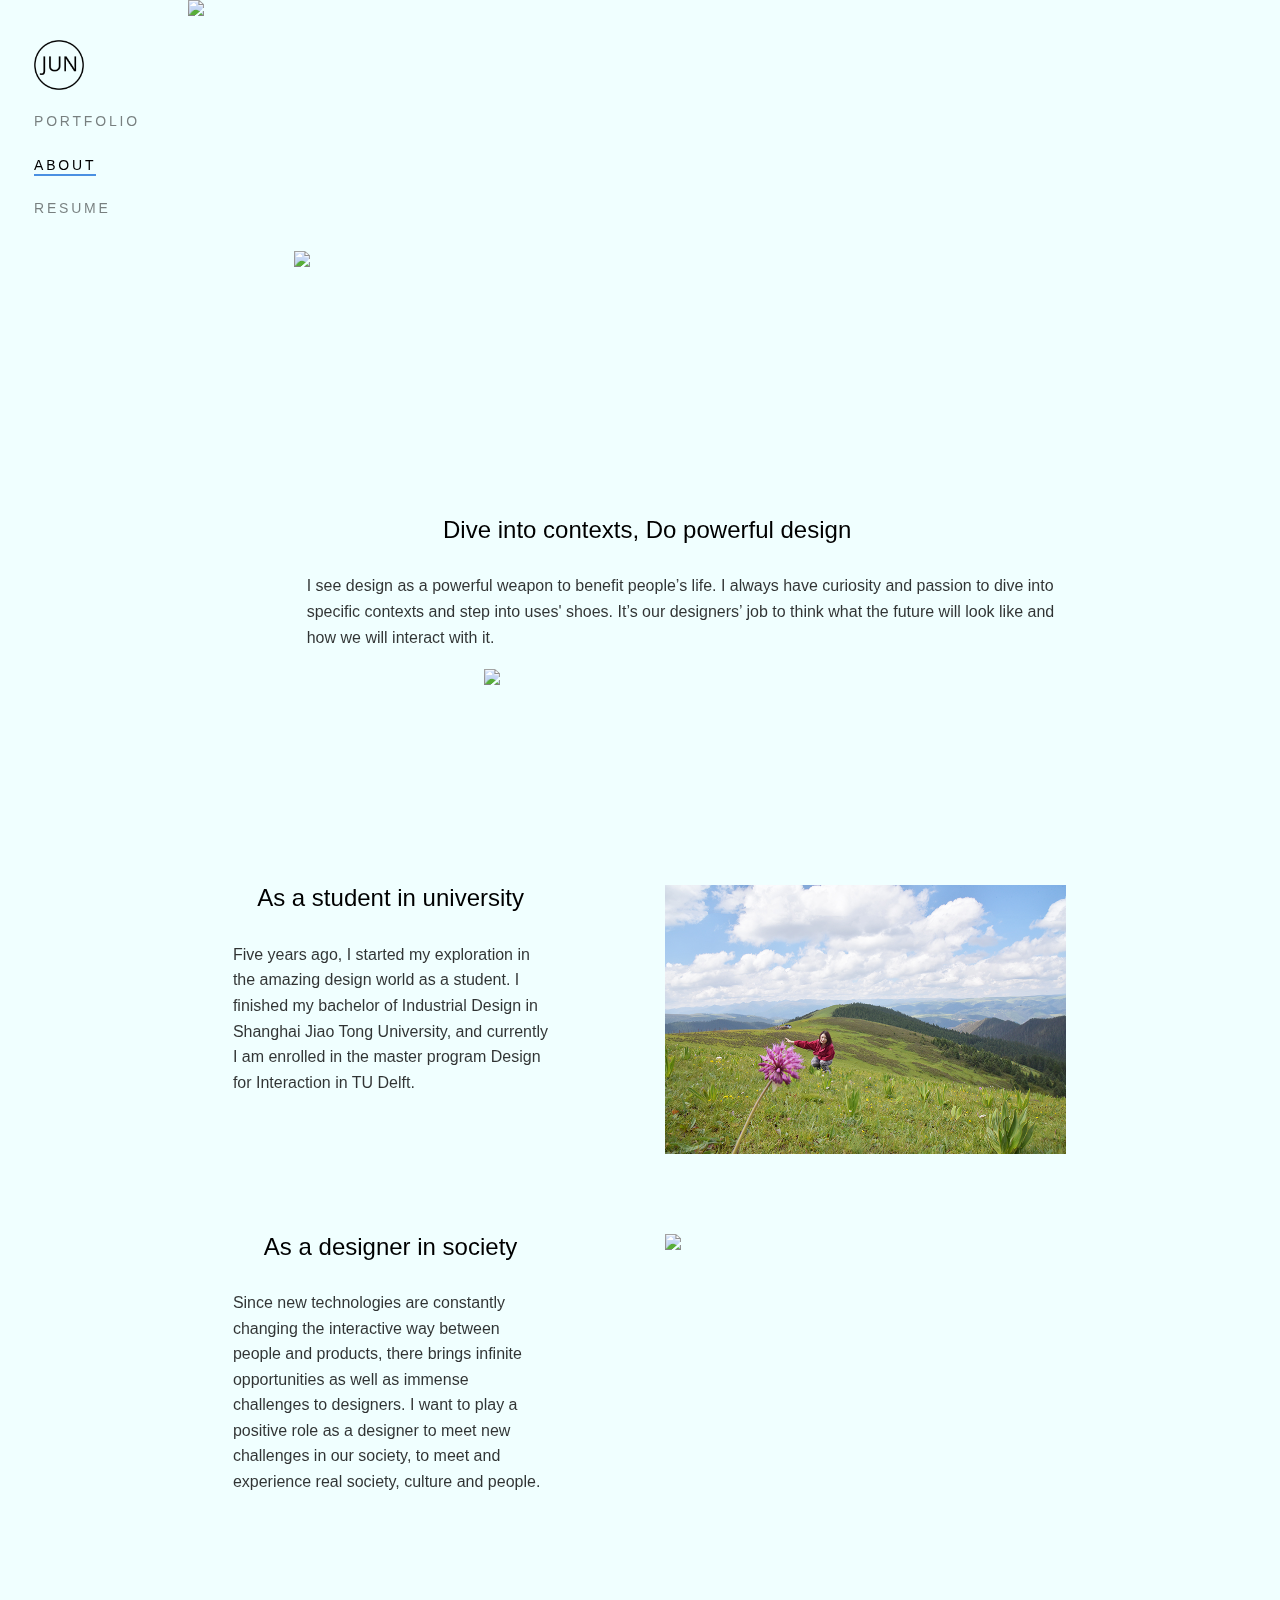
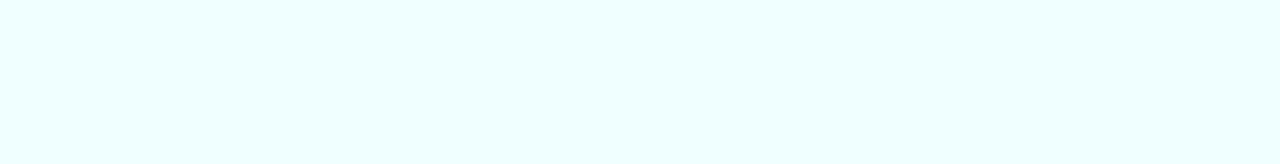
==== about.html @ 21ce92bb "update" ====
<!DOCTYPE html>
<!--[if lt IE 7]>      <html class="no-js lt-ie9 lt-ie8 lt-ie7"> <![endif]-->
<!--[if IE 7]>         <html class="no-js lt-ie9 lt-ie8"> <![endif]-->
<!--[if IE 8]>         <html class="no-js lt-ie9"> <![endif]-->
<!--[if gt IE 8]><!--> <html class="no-js"> <!--<![endif]-->
	<head>
	<meta charset="utf-8">
	<meta http-equiv="X-UA-Compatible" content="IE=edge">
	<title>Nitro &mdash; Free HTML5 Bootstrap Website Template by FreeHTML5.co</title>
	<meta name="viewport" content="width=device-width, initial-scale=1">
	<meta name="description" content="Free HTML5 Website Template by FreeHTML5.co" />
	<meta name="keywords" content="free html5, free template, free bootstrap, free website template, html5, css3, mobile first, responsive" />
	<meta name="author" content="FreeHTML5.co" />

  

	<!-- Place favicon.ico and apple-touch-icon.png in the root directory -->
	<link rel="shortcut icon" href="favicon.ico">

	<link href='https://fonts.googleapis.com/css?family=Roboto:400,300,600,400italic,700' rel='stylesheet' type='text/css'>
	<link href='https://fonts.googleapis.com/css?family=Montserrat:400,700' rel='stylesheet' type='text/css'>
	
	<!-- Animate.css -->
	<link rel="stylesheet" href="css/animate.css">
	<!-- Icomoon Icon Fonts-->
	<link rel="stylesheet" href="css/icomoon.css">
	<!-- Bootstrap  -->
	<link rel="stylesheet" href="css/bootstrap.css">
	<!-- Owl Carousel -->
	<link rel="stylesheet" href="css/owl.carousel.min.css">
	<link rel="stylesheet" href="css/owl.theme.default.min.css">
	<!-- Theme style  -->
	<link rel="stylesheet" href="css/style.css">
    <style type="text/css">
body {background-color: azure;}</style>


	<!-- Modernizr JS -->
	<script src="js/modernizr-2.6.2.min.js"></script>
	<!-- FOR IE9 below -->
	<!--[if lt IE 9]>
	<script src="js/respond.min.js"></script>
	<![endif]-->
        
        

	</head>
	<body>

	<div id="fh5co-page" >

		<a href="#" class="js-fh5co-nav-toggle fh5co-nav-toggle"><i></i></a>
		<aside id="fh5co-aside" role="complementary">

			<div id="fh5co-logo"><a href="index.html"><img src="images/logo.png" alt="logo"></a></div>
			<nav id="fh5co-main-menu" role="navigation">
				<ul>
					<li><a href="index.html">Portfolio</a></li>
					<li class="fh5co-active"><a href="about.html">About</a></li>
					<li><a href="contact.html">Resume</a></li>
				</ul>
			</nav>

			
		</aside>

		<div id="fh5co-main">

				<div class="fh5co-wide-content">
				
			<div class="row">
			
    <!-- data-stellar-ratio 元素针对页面滚动的速度比率 -->
    <!-- <img src="images/big-01.png" alt="" class="yezi" data-stellar-ratio="2"> -->
    
    <div class="col-md-12 ">
        <img src="images/me-5.png" class="img-responsive center-block scroll-2" data-stellar-ratio="0.2">
        <img src="images/me-6.png" class="img-responsive center-block scroll-1" data-stellar-ratio="0.7"></div>
        
   <div class="col-md-9 col-md-offset-1 mar-bot-25 mar-top-25"> 
             <img src="images/me-1-hello.gif" class="img-responsive center-block">
    </div>
                
        
                
     <div class="col-md-12"> 
          <div class="col-md-8 col-md-offset-1">     
              <h3>Dive into contexts, Do powerful design </h3>
          </div>
    
        <div class="col-md-9 col-md-offset-1">
                 <p class="p-thin">I see design as a powerful weapon to benefit people’s life. I always have curiosity and passion to dive into specific contexts and step into uses' shoes. It’s our designers’ job to think what the future will look like and how we will interact with it. </p>
        </div>
                
        <div class="col-md-4 col-md-offset-3 mar-bot-8">            
                    <img src="images/me-2.png" class="img-responsive center-block">
        </div>
         
         
         
       <div class="col-md-12  mar-top-12">     
                   <div class="col-md-4"> 
                       <h3>As a student in university</h3>
         <p class="p-thin">Five years ago, I started my exploration in the amazing design world as a student. I finished my bachelor of Industrial Design in Shanghai Jiao Tong University, and currently I am enrolled in the master program Design for Interaction in TU Delft.
            </p></div>
        <div class="col-md-5 col-md-offset-1">            
            <img src="images/me-3.jpg" class="img-responsive center-block"></div>
</div>
                

        <div class="col-md-12 mar-top-8 mar-bot-25">     
                   <div class="col-md-4"> 
                       <h3>As a designer in society</h3>
         <p class="p-thin">Since new technologies are constantly changing the interactive way between people and products, there brings infinite opportunities as well as immense challenges to designers. I want to play a positive role as a designer to meet new challenges in our society, to meet and experience real society, culture and people.
            </p></div>
        <div class="col-md-5 col-md-offset-1">            
            <img src="images/me-4.jpg" class="img-responsive center-block"></div>
</div>
                
        
       
               

                
                </div></div></div></div>


	<!-- jQuery -->
	<script src="js/jquery.min.js"></script>
	<!-- jQuery Easing -->
	<script src="js/jquery.easing.1.3.js"></script>
	<!-- Bootstrap -->
	<script src="js/bootstrap.min.js"></script>
	<!-- Carousel -->
	<script src="js/owl.carousel.min.js"></script>
	<!-- Stellar -->
	<script src="js/jquery.stellar.min.js"></script>
	<!-- Waypoints -->
	<script src="js/jquery.waypoints.min.js"></script>
	<!-- Counters -->
	<script src="js/jquery.countTo.js"></script>
	
	
	<!-- MAIN JS -->
	<script src="js/main.js"></script>

	</body>
</html>
---- css/icomoon.css ----
@font-face {
    font-family: 'icomoon';
    src:    url('../fonts/icomoon/icomoon.eot?195opb');
    src:    url('../fonts/icomoon/icomoon.eot?195opb#iefix') format('embedded-opentype'),
        url('../fonts/icomoon/icomoon.ttf?195opb') format('truetype'),
        url('../fonts/icomoon/icomoon.woff?195opb') format('woff'),
        url('../fonts/icomoon/icomoon.svg?195opb#icomoon') format('svg');
    font-weight: normal;
    font-style: normal;
}

[class^="icon-"], [class*=" icon-"] {
    /* use !important to prevent issues with browser extensions that change fonts */
    font-family: 'icomoon' !important;
    speak: none;
    font-style: normal;
    font-weight: normal;
    font-variant: normal;
    text-transform: none;
    line-height: 1;

    /* Better Font Rendering =========== */
    -webkit-font-smoothing: antialiased;
    -moz-osx-font-smoothing: grayscale;
}

.icon-glass:before {
    content: "\f000";
}
.icon-music:before {
    content: "\f001";
}
.icon-search:before {
    content: "\f002";
}
.icon-envelope-o:before {
    content: "\f003";
}
.icon-heart:before {
    content: "\f004";
}
.icon-star:before {
    content: "\f005";
}
.icon-star-o:before {
    content: "\f006";
}
.icon-user:before {
    content: "\f007";
}
.icon-film:before {
    content: "\f008";
}
.icon-th-large:before {
    content: "\f009";
}
.icon-th:before {
    content: "\f00a";
}
.icon-th-list:before {
    content: "\f00b";
}
.icon-check:before {
    content: "\f00c";
}
.icon-close:before {
    content: "\f00d";
}
.icon-remove:before {
    content: "\f00d";
}
.icon-times:before {
    content: "\f00d";
}
.icon-search-plus:before {
    content: "\f00e";
}
.icon-search-minus:before {
    content: "\f010";
}
.icon-power-off:before {
    content: "\f011";
}
.icon-signal:before {
    content: "\f012";
}
.icon-cog:before {
    content: "\f013";
}
.icon-gear:before {
    content: "\f013";
}
.icon-trash-o:before {
    content: "\f014";
}
.icon-home:before {
    content: "\f015";
}
.icon-file-o:before {
    content: "\f016";
}
.icon-clock-o:before {
    content: "\f017";
}
.icon-road:before {
    content: "\f018";
}
.icon-download:before {
    content: "\f019";
}
.icon-arrow-circle-o-down:before {
    content: "\f01a";
}
.icon-arrow-circle-o-up:before {
    content: "\f01b";
}
.icon-inbox:before {
    content: "\f01c";
}
.icon-play-circle-o:before {
    content: "\f01d";
}
.icon-repeat:before {
    content: "\f01e";
}
.icon-rotate-right:before {
    content: "\f01e";
}
.icon-refresh:before {
    content: "\f021";
}
.icon-list-alt:before {
    content: "\f022";
}
.icon-lock:before {
    content: "\f023";
}
.icon-flag:before {
    content: "\f024";
}
.icon-headphones:before {
    content: "\f025";
}
.icon-volume-off:before {
    content: "\f026";
}
.icon-volume-down:before {
    content: "\f027";
}
.icon-volume-up:before {
    content: "\f028";
}
.icon-qrcode:before {
    content: "\f029";
}
.icon-barcode:before {
    content: "\f02a";
}
.icon-tag:before {
    content: "\f02b";
}
.icon-tags:before {
    content: "\f02c";
}
.icon-book:before {
    content: "\f02d";
}
.icon-bookmark:before {
    content: "\f02e";
}
.icon-print:before {
    content: "\f02f";
}
.icon-camera:before {
    content: "\f030";
}
.icon-font:before {
    content: "\f031";
}
.icon-bold:before {
    content: "\f032";
}
.icon-italic:before {
    content: "\f033";
}
.icon-text-height:before {
    content: "\f034";
}
.icon-text-width:before {
    content: "\f035";
}
.icon-align-left:before {
    content: "\f036";
}
.icon-align-center:before {
    content: "\f037";
}
.icon-align-right:before {
    content: "\f038";
}
.icon-align-justify:before {
    content: "\f039";
}
.icon-list:before {
    content: "\f03a";
}
.icon-dedent:before {
    content: "\f03b";
}
.icon-outdent:before {
    content: "\f03b";
}
.icon-indent:before {
    content: "\f03c";
}
.icon-video-camera:before {
    content: "\f03d";
}
.icon-image:before {
    content: "\f03e";
}
.icon-photo:before {
    content: "\f03e";
}
.icon-picture-o:before {
    content: "\f03e";
}
.icon-pencil:before {
    content: "\f040";
}
.icon-map-marker:before {
    content: "\f041";
}
.icon-adjust:before {
    content: "\f042";
}
.icon-tint:before {
    content: "\f043";
}
.icon-edit:before {
    content: "\f044";
}
.icon-pencil-square-o:before {
    content: "\f044";
}
.icon-share-square-o:before {
    content: "\f045";
}
.icon-check-square-o:before {
    content: "\f046";
}
.icon-arrows:before {
    content: "\f047";
}
.icon-step-backward:before {
    content: "\f048";
}
.icon-fast-backward:before {
    content: "\f049";
}
.icon-backward:before {
    content: "\f04a";
}
.icon-play:before {
    content: "\f04b";
}
.icon-pause:before {
    content: "\f04c";
}
.icon-stop:before {
    content: "\f04d";
}
.icon-forward:before {
    content: "\f04e";
}
.icon-fast-forward:before {
    content: "\f050";
}
.icon-step-forward:before {
    content: "\f051";
}
.icon-eject:before {
    content: "\f052";
}
.icon-chevron-left:before {
    content: "\f053";
}
.icon-chevron-right:before {
    content: "\f054";
}
.icon-plus-circle:before {
    content: "\f055";
}
.icon-minus-circle:before {
    content: "\f056";
}
.icon-times-circle:before {
    content: "\f057";
}
.icon-check-circle:before {
    content: "\f058";
}
.icon-question-circle:before {
    content: "\f059";
}
.icon-info-circle:before {
    content: "\f05a";
}
.icon-crosshairs:before {
    content: "\f05b";
}
.icon-times-circle-o:before {
    content: "\f05c";
}
.icon-check-circle-o:before {
    content: "\f05d";
}
.icon-ban:before {
    content: "\f05e";
}
.icon-arrow-left:before {
    content: "\f060";
}
.icon-arrow-right:before {
    content: "\f061";
}
.icon-arrow-up:before {
    content: "\f062";
}
.icon-arrow-down:before {
    content: "\f063";
}
.icon-mail-forward:before {
    content: "\f064";
}
.icon-share:before {
    content: "\f064";
}
.icon-expand:before {
    content: "\f065";
}
.icon-compress:before {
    content: "\f066";
}
.icon-plus:before {
    content: "\f067";
}
.icon-minus:before {
    content: "\f068";
}
.icon-asterisk:before {
    content: "\f069";
}
.icon-exclamation-circle:before {
    content: "\f06a";
}
.icon-gift:before {
    content: "\f06b";
}
.icon-leaf:before {
    content: "\f06c";
}
.icon-fire:before {
    content: "\f06d";
}
.icon-eye:before {
    content: "\f06e";
}
.icon-eye-slash:before {
    content: "\f070";
}
.icon-exclamation-triangle:before {
    content: "\f071";
}
.icon-warning:before {
    content: "\f071";
}
.icon-plane:before {
    content: "\f072";
}
.icon-calendar:before {
    content: "\f073";
}
.icon-random:before {
    content: "\f074";
}
.icon-comment:before {
    content: "\f075";
}
.icon-magnet:before {
    content: "\f076";
}
.icon-chevron-up:before {
    content: "\f077";
}
.icon-chevron-down:before {
    content: "\f078";
}
.icon-retweet:before {
    content: "\f079";
}
.icon-shopping-cart:before {
    content: "\f07a";
}
.icon-folder:before {
    content: "\f07b";
}
.icon-folder-open:before {
    content: "\f07c";
}
.icon-arrows-v:before {
    content: "\f07d";
}
.icon-arrows-h:before {
    content: "\f07e";
}
.icon-bar-chart:before {
    content: "\f080";
}
.icon-bar-chart-o:before {
    content: "\f080";
}
.icon-twitter-square:before {
    content: "\f081";
}
.icon-facebook-square:before {
    content: "\f082";
}
.icon-camera-retro:before {
    content: "\f083";
}
.icon-key:before {
    content: "\f084";
}
.icon-cogs:before {
    content: "\f085";
}
.icon-gears:before {
    content: "\f085";
}
.icon-comments:before {
    content: "\f086";
}
.icon-thumbs-o-up:before {
    content: "\f087";
}
.icon-thumbs-o-down:before {
    content: "\f088";
}
.icon-star-half:before {
    content: "\f089";
}
.icon-heart-o:before {
    content: "\f08a";
}
.icon-sign-out:before {
    content: "\f08b";
}
.icon-linkedin-square:before {
    content: "\f08c";
}
.icon-thumb-tack:before {
    content: "\f08d";
}
.icon-external-link:before {
    content: "\f08e";
}
.icon-sign-in:before {
    content: "\f090";
}
.icon-trophy:before {
    content: "\f091";
}
.icon-github-square:before {
    content: "\f092";
}
.icon-upload:before {
    content: "\f093";
}
.icon-lemon-o:before {
    content: "\f094";
}
.icon-phone:before {
    content: "\f095";
}
.icon-square-o:before {
    content: "\f096";
}
.icon-bookmark-o:before {
    content: "\f097";
}
.icon-phone-square:before {
    content: "\f098";
}
.icon-twitter:before {
    content: "\f099";
}
.icon-facebook:before {
    content: "\f09a";
}
.icon-facebook-f:before {
    content: "\f09a";
}
.icon-github:before {
    content: "\f09b";
}
.icon-unlock:before {
    content: "\f09c";
}
.icon-credit-card:before {
    content: "\f09d";
}
.icon-feed:before {
    content: "\f09e";
}
.icon-rss:before {
    content: "\f09e";
}
.icon-hdd-o:before {
    content: "\f0a0";
}
.icon-bullhorn:before {
    content: "\f0a1";
}
.icon-bell-o:before {
    content: "\f0a2";
}
.icon-certificate:before {
    content: "\f0a3";
}
.icon-hand-o-right:before {
    content: "\f0a4";
}
.icon-hand-o-left:before {
    content: "\f0a5";
}
.icon-hand-o-up:before {
    content: "\f0a6";
}
.icon-hand-o-down:before {
    content: "\f0a7";
}
.icon-arrow-circle-left:before {
    content: "\f0a8";
}
.icon-arrow-circle-right:before {
    content: "\f0a9";
}
.icon-arrow-circle-up:before {
    content: "\f0aa";
}
.icon-arrow-circle-down:before {
    content: "\f0ab";
}
.icon-globe:before {
    content: "\f0ac";
}
.icon-wrench:before {
    content: "\f0ad";
}
.icon-tasks:before {
    content: "\f0ae";
}
.icon-filter:before {
    content: "\f0b0";
}
.icon-briefcase:before {
    content: "\f0b1";
}
.icon-arrows-alt:before {
    content: "\f0b2";
}
.icon-group:before {
    content: "\f0c0";
}
.icon-users:before {
    content: "\f0c0";
}
.icon-chain:before {
    content: "\f0c1";
}
.icon-link:before {
    content: "\f0c1";
}
.icon-cloud:before {
    content: "\f0c2";
}
.icon-flask:before {
    content: "\f0c3";
}
.icon-cut:before {
    content: "\f0c4";
}
.icon-scissors:before {
    content: "\f0c4";
}
.icon-copy:before {
    content: "\f0c5";
}
.icon-files-o:before {
    content: "\f0c5";
}
.icon-paperclip:before {
    content: "\f0c6";
}
.icon-floppy-o:before {
    content: "\f0c7";
}
.icon-save:before {
    content: "\f0c7";
}
.icon-square:before {
    content: "\f0c8";
}
.icon-bars:before {
    content: "\f0c9";
}
.icon-navicon:before {
    content: "\f0c9";
}
.icon-reorder:before {
    content: "\f0c9";
}
.icon-list-ul:before {
    content: "\f0ca";
}
.icon-list-ol:before {
    content: "\f0cb";
}
.icon-strikethrough:before {
    content: "\f0cc";
}
.icon-underline:before {
    content: "\f0cd";
}
.icon-table:before {
    content: "\f0ce";
}
.icon-magic:before {
    content: "\f0d0";
}
.icon-truck:before {
    content: "\f0d1";
}
.icon-pinterest:before {
    content: "\f0d2";
}
.icon-pinterest-square:before {
    content: "\f0d3";
}
.icon-google-plus-square:before {
    content: "\f0d4";
}
.icon-google-plus:before {
    content: "\f0d5";
}
.icon-money:before {
    content: "\f0d6";
}
.icon-caret-down:before {
    content: "\f0d7";
}
.icon-caret-up:before {
    content: "\f0d8";
}
.icon-caret-left:before {
    content: "\f0d9";
}
.icon-caret-right:before {
    content: "\f0da";
}
.icon-columns:before {
    content: "\f0db";
}
.icon-sort:before {
    content: "\f0dc";
}
.icon-unsorted:before {
    content: "\f0dc";
}
.icon-sort-desc:before {
    content: "\f0dd";
}
.icon-sort-down:before {
    content: "\f0dd";
}
.icon-sort-asc:before {
    content: "\f0de";
}
.icon-sort-up:before {
    content: "\f0de";
}
.icon-envelope:before {
    content: "\f0e0";
}
.icon-linkedin:before {
    content: "\f0e1";
}
.icon-rotate-left:before {
    content: "\f0e2";
}
.icon-undo:before {
    content: "\f0e2";
}
.icon-gavel:before {
    content: "\f0e3";
}
.icon-legal:before {
    content: "\f0e3";
}
.icon-dashboard:before {
    content: "\f0e4";
}
.icon-tachometer:before {
    content: "\f0e4";
}
.icon-comment-o:before {
    content: "\f0e5";
}
.icon-comments-o:before {
    content: "\f0e6";
}
.icon-bolt:before {
    content: "\f0e7";
}
.icon-flash:before {
    content: "\f0e7";
}
.icon-sitemap:before {
    content: "\f0e8";
}
.icon-umbrella:before {
    content: "\f0e9";
}
.icon-clipboard:before {
    content: "\f0ea";
}
.icon-paste:before {
    content: "\f0ea";
}
.icon-lightbulb-o:before {
    content: "\f0eb";
}
.icon-exchange:before {
    content: "\f0ec";
}
.icon-cloud-download:before {
    content: "\f0ed";
}
.icon-cloud-upload:before {
    content: "\f0ee";
}
.icon-user-md:before {
    content: "\f0f0";
}
.icon-stethoscope:before {
    content: "\f0f1";
}
.icon-suitcase:before {
    content: "\f0f2";
}
.icon-bell:before {
    content: "\f0f3";
}
.icon-coffee:before {
    content: "\f0f4";
}
.icon-cutlery:before {
    content: "\f0f5";
}
.icon-file-text-o:before {
    content: "\f0f6";
}
.icon-building-o:before {
    content: "\f0f7";
}
.icon-hospital-o:before {
    content: "\f0f8";
}
.icon-ambulance:before {
    content: "\f0f9";
}
.icon-medkit:before {
    content: "\f0fa";
}
.icon-fighter-jet:before {
    content: "\f0fb";
}
.icon-beer:before {
    content: "\f0fc";
}
.icon-h-square:before {
    content: "\f0fd";
}
.icon-plus-square:before {
    content: "\f0fe";
}
.icon-angle-double-left:before {
    content: "\f100";
}
.icon-angle-double-right:before {
    content: "\f101";
}
.icon-angle-double-up:before {
    content: "\f102";
}
.icon-angle-double-down:before {
    content: "\f103";
}
.icon-angle-left:before {
    content: "\f104";
}
.icon-angle-right:before {
    content: "\f105";
}
.icon-angle-up:before {
    content: "\f106";
}
.icon-angle-down:before {
    content: "\f107";
}
.icon-desktop:before {
    content: "\f108";
}
.icon-laptop:before {
    content: "\f109";
}
.icon-tablet:before {
    content: "\f10a";
}
.icon-mobile:before {
    content: "\f10b";
}
.icon-mobile-phone:before {
    content: "\f10b";
}
.icon-circle-o:before {
    content: "\f10c";
}
.icon-quote-left:before {
    content: "\f10d";
}
.icon-quote-right:before {
    content: "\f10e";
}
.icon-spinner:before {
    content: "\f110";
}
.icon-circle:before {
    content: "\f111";
}
.icon-mail-reply:before {
    content: "\f112";
}
.icon-reply:before {
    content: "\f112";
}
.icon-github-alt:before {
    content: "\f113";
}
.icon-folder-o:before {
    content: "\f114";
}
.icon-folder-open-o:before {
    content: "\f115";
}
.icon-smile-o:before {
    content: "\f118";
}
.icon-frown-o:before {
    content: "\f119";
}
.icon-meh-o:before {
    content: "\f11a";
}
.icon-gamepad:before {
    content: "\f11b";
}
.icon-keyboard-o:before {
    content: "\f11c";
}
.icon-flag-o:before {
    content: "\f11d";
}
.icon-flag-checkered:before {
    content: "\f11e";
}
.icon-terminal:before {
    content: "\f120";
}
.icon-code:before {
    content: "\f121";
}
.icon-mail-reply-all:before {
    content: "\f122";
}
.icon-reply-all:before {
    content: "\f122";
}
.icon-star-half-empty:before {
    content: "\f123";
}
.icon-star-half-full:before {
    content: "\f123";
}
.icon-star-half-o:before {
    content: "\f123";
}
.icon-location-arrow:before {
    content: "\f124";
}
.icon-crop:before {
    content: "\f125";
}
.icon-code-fork:before {
    content: "\f126";
}
.icon-chain-broken:before {
    content: "\f127";
}
.icon-unlink:before {
    content: "\f127";
}
.icon-question:before {
    content: "\f128";
}
.icon-info:before {
    content: "\f129";
}
.icon-exclamation:before {
    content: "\f12a";
}
.icon-superscript:before {
    content: "\f12b";
}
.icon-subscript:before {
    content: "\f12c";
}
.icon-eraser:before {
    content: "\f12d";
}
.icon-puzzle-piece:before {
    content: "\f12e";
}
.icon-microphone:before {
    content: "\f130";
}
.icon-microphone-slash:before {
    content: "\f131";
}
.icon-shield:before {
    content: "\f132";
}
.icon-calendar-o:before {
    content: "\f133";
}
.icon-fire-extinguisher:before {
    content: "\f134";
}
.icon-rocket:before {
    content: "\f135";
}
.icon-maxcdn:before {
    content: "\f136";
}
.icon-chevron-circle-left:before {
    content: "\f137";
}
.icon-chevron-circle-right:before {
    content: "\f138";
}
.icon-chevron-circle-up:before {
    content: "\f139";
}
.icon-chevron-circle-down:before {
    content: "\f13a";
}
.icon-html5:before {
    content: "\f13b";
}
.icon-css3:before {
    content: "\f13c";
}
.icon-anchor:before {
    content: "\f13d";
}
.icon-unlock-alt:before {
    content: "\f13e";
}
.icon-bullseye:before {
    content: "\f140";
}
.icon-ellipsis-h:before {
    content: "\f141";
}
.icon-ellipsis-v:before {
    content: "\f142";
}
.icon-rss-square:before {
    content: "\f143";
}
.icon-play-circle:before {
    content: "\f144";
}
.icon-ticket:before {
    content: "\f145";
}
.icon-minus-square:before {
    content: "\f146";
}
.icon-minus-square-o:before {
    content: "\f147";
}
.icon-level-up:before {
    content: "\f148";
}
.icon-level-down:before {
    content: "\f149";
}
.icon-check-square:before {
    content: "\f14a";
}
.icon-pencil-square:before {
    content: "\f14b";
}
.icon-external-link-square:before {
    content: "\f14c";
}
.icon-share-square:before {
    content: "\f14d";
}
.icon-compass:before {
    content: "\f14e";
}
.icon-caret-square-o-down:before {
    content: "\f150";
}
.icon-toggle-down:before {
    content: "\f150";
}
.icon-caret-square-o-up:before {
    content: "\f151";
}
.icon-toggle-up:before {
    content: "\f151";
}
.icon-caret-square-o-right:before {
    content: "\f152";
}
.icon-toggle-right:before {
    content: "\f152";
}
.icon-eur:before {
    content: "\f153";
}
.icon-euro:before {
    content: "\f153";
}
.icon-gbp:before {
    content: "\f154";
}
.icon-dollar:before {
    content: "\f155";
}
.icon-usd:before {
    content: "\f155";
}
.icon-inr:before {
    content: "\f156";
}
.icon-rupee:before {
    content: "\f156";
}
.icon-cny:before {
    content: "\f157";
}
.icon-jpy:before {
    content: "\f157";
}
.icon-rmb:before {
    content: "\f157";
}
.icon-yen:before {
    content: "\f157";
}
.icon-rouble:before {
    content: "\f158";
}
.icon-rub:before {
    content: "\f158";
}
.icon-ruble:before {
    content: "\f158";
}
.icon-krw:before {
    content: "\f159";
}
.icon-won:before {
    content: "\f159";
}
.icon-bitcoin:before {
    content: "\f15a";
}
.icon-btc:before {
    content: "\f15a";
}
.icon-file:before {
    content: "\f15b";
}
.icon-file-text:before {
    content: "\f15c";
}
.icon-sort-alpha-asc:before {
    content: "\f15d";
}
.icon-sort-alpha-desc:before {
    content: "\f15e";
}
.icon-sort-amount-asc:before {
    content: "\f160";
}
.icon-sort-amount-desc:before {
    content: "\f161";
}
.icon-sort-numeric-asc:before {
    content: "\f162";
}
.icon-sort-numeric-desc:before {
    content: "\f163";
}
.icon-thumbs-up:before {
    content: "\f164";
}
.icon-thumbs-down:before {
    content: "\f165";
}
.icon-youtube-square:before {
    content: "\f166";
}
.icon-youtube:before {
    content: "\f167";
}
.icon-xing:before {
    content: "\f168";
}
.icon-xing-square:before {
    content: "\f169";
}
.icon-youtube-play:before {
    content: "\f16a";
}
.icon-dropbox:before {
    content: "\f16b";
}
.icon-stack-overflow:before {
    content: "\f16c";
}
.icon-instagram:before {
    content: "\f16d";
}
.icon-flickr:before {
    content: "\f16e";
}
.icon-adn:before {
    content: "\f170";
}
.icon-bitbucket:before {
    content: "\f171";
}
.icon-bitbucket-square:before {
    content: "\f172";
}
.icon-tumblr:before {
    content: "\f173";
}
.icon-tumblr-square:before {
    content: "\f174";
}
.icon-long-arrow-down:before {
    content: "\f175";
}
.icon-long-arrow-up:before {
    content: "\f176";
}
.icon-long-arrow-left:before {
    content: "\f177";
}
.icon-long-arrow-right:before {
    content: "\f178";
}
.icon-apple:before {
    content: "\f179";
}
.icon-windows:before {
    content: "\f17a";
}
.icon-android:before {
    content: "\f17b";
}
.icon-linux:before {
    content: "\f17c";
}
.icon-dribbble:before {
    content: "\f17d";
}
.icon-skype:before {
    content: "\f17e";
}
.icon-foursquare:before {
    content: "\f180";
}
.icon-trello:before {
    content: "\f181";
}
.icon-female:before {
    content: "\f182";
}
.icon-male:before {
    content: "\f183";
}
.icon-gittip:before {
    content: "\f184";
}
.icon-gratipay:before {
    content: "\f184";
}
.icon-sun-o:before {
    content: "\f185";
}
.icon-moon-o:before {
    content: "\f186";
}
.icon-archive:before {
    content: "\f187";
}
.icon-bug:before {
    content: "\f188";
}
.icon-vk:before {
    content: "\f189";
}
.icon-weibo:before {
    content: "\f18a";
}
.icon-renren:before {
    content: "\f18b";
}
.icon-pagelines:before {
    content: "\f18c";
}
.icon-stack-exchange:before {
    content: "\f18d";
}
.icon-arrow-circle-o-right:before {
    content: "\f18e";
}
.icon-arrow-circle-o-left:before {
    content: "\f190";
}
.icon-caret-square-o-left:before {
    content: "\f191";
}
.icon-toggle-left:before {
    content: "\f191";
}
.icon-dot-circle-o:before {
    content: "\f192";
}
.icon-wheelchair:before {
    content: "\f193";
}
.icon-vimeo-square:before {
    content: "\f194";
}
.icon-try:before {
    content: "\f195";
}
.icon-turkish-lira:before {
    content: "\f195";
}
.icon-plus-square-o:before {
    content: "\f196";
}
.icon-space-shuttle:before {
    content: "\f197";
}
.icon-slack:before {
    content: "\f198";
}
.icon-envelope-square:before {
    content: "\f199";
}
.icon-wordpress:before {
    content: "\f19a";
}
.icon-openid:before {
    content: "\f19b";
}
.icon-bank:before {
    content: "\f19c";
}
.icon-institution:before {
    content: "\f19c";
}
.icon-university:before {
    content: "\f19c";
}
.icon-graduation-cap:before {
    content: "\f19d";
}
.icon-mortar-board:before {
    content: "\f19d";
}
.icon-yahoo:before {
    content: "\f19e";
}
.icon-google:before {
    content: "\f1a0";
}
.icon-reddit:before {
    content: "\f1a1";
}
.icon-reddit-square:before {
    content: "\f1a2";
}
.icon-stumbleupon-circle:before {
    content: "\f1a3";
}
.icon-stumbleupon:before {
    content: "\f1a4";
}
.icon-delicious:before {
    content: "\f1a5";
}
.icon-digg:before {
    content: "\f1a6";
}
.icon-pied-piper-pp:before {
    content: "\f1a7";
}
.icon-pied-piper-alt:before {
    content: "\f1a8";
}
.icon-drupal:before {
    content: "\f1a9";
}
.icon-joomla:before {
    content: "\f1aa";
}
.icon-language:before {
    content: "\f1ab";
}
.icon-fax:before {
    content: "\f1ac";
}
.icon-building:before {
    content: "\f1ad";
}
.icon-child:before {
    content: "\f1ae";
}
.icon-paw:before {
    content: "\f1b0";
}
.icon-spoon:before {
    content: "\f1b1";
}
.icon-cube:before {
    content: "\f1b2";
}
.icon-cubes:before {
    content: "\f1b3";
}
.icon-behance:before {
    content: "\f1b4";
}
.icon-behance-square:before {
    content: "\f1b5";
}
.icon-steam:before {
    content: "\f1b6";
}
.icon-steam-square:before {
    content: "\f1b7";
}
.icon-recycle:before {
    content: "\f1b8";
}
.icon-automobile:before {
    content: "\f1b9";
}
.icon-car:before {
    content: "\f1b9";
}
.icon-cab:before {
    content: "\f1ba";
}
.icon-taxi:before {
    content: "\f1ba";
}
.icon-tree:before {
    content: "\f1bb";
}
.icon-spotify:before {
    content: "\f1bc";
}
.icon-deviantart:before {
    content: "\f1bd";
}
.icon-soundcloud:before {
    content: "\f1be";
}
.icon-database:before {
    content: "\f1c0";
}
.icon-file-pdf-o:before {
    content: "\f1c1";
}
.icon-file-word-o:before {
    content: "\f1c2";
}
.icon-file-excel-o:before {
    content: "\f1c3";
}
.icon-file-powerpoint-o:before {
    content: "\f1c4";
}
.icon-file-image-o:before {
    content: "\f1c5";
}
.icon-file-photo-o:before {
    content: "\f1c5";
}
.icon-file-picture-o:before {
    content: "\f1c5";
}
.icon-file-archive-o:before {
    content: "\f1c6";
}
.icon-file-zip-o:before {
    content: "\f1c6";
}
.icon-file-audio-o:before {
    content: "\f1c7";
}
.icon-file-sound-o:before {
    content: "\f1c7";
}
.icon-file-movie-o:before {
    content: "\f1c8";
}
.icon-file-video-o:before {
    content: "\f1c8";
}
.icon-file-code-o:before {
    content: "\f1c9";
}
.icon-vine:before {
    content: "\f1ca";
}
.icon-codepen:before {
    content: "\f1cb";
}
.icon-jsfiddle:before {
    content: "\f1cc";
}
.icon-life-bouy:before {
    content: "\f1cd";
}
.icon-life-buoy:before {
    content: "\f1cd";
}
.icon-life-ring:before {
    content: "\f1cd";
}
.icon-life-saver:before {
    content: "\f1cd";
}
.icon-support:before {
    content: "\f1cd";
}
.icon-circle-o-notch:before {
    content: "\f1ce";
}
.icon-ra:before {
    content: "\f1d0";
}
.icon-rebel:before {
    content: "\f1d0";
}
.icon-resistance:before {
    content: "\f1d0";
}
.icon-empire:before {
    content: "\f1d1";
}
.icon-ge:before {
    content: "\f1d1";
}
.icon-git-square:before {
    content: "\f1d2";
}
.icon-git:before {
    content: "\f1d3";
}
.icon-hacker-news:before {
    content: "\f1d4";
}
.icon-y-combinator-square:before {
    content: "\f1d4";
}
.icon-yc-square:before {
    content: "\f1d4";
}
.icon-tencent-weibo:before {
    content: "\f1d5";
}
.icon-qq:before {
    content: "\f1d6";
}
.icon-wechat:before {
    content: "\f1d7";
}
.icon-weixin:before {
    content: "\f1d7";
}
.icon-paper-plane:before {
    content: "\f1d8";
}
.icon-send:before {
    content: "\f1d8";
}
.icon-paper-plane-o:before {
    content: "\f1d9";
}
.icon-send-o:before {
    content: "\f1d9";
}
.icon-history:before {
    content: "\f1da";
}
.icon-circle-thin:before {
    content: "\f1db";
}
.icon-header:before {
    content: "\f1dc";
}
.icon-paragraph:before {
    content: "\f1dd";
}
.icon-sliders:before {
    content: "\f1de";
}
.icon-share-alt:before {
    content: "\f1e0";
}
.icon-share-alt-square:before {
    content: "\f1e1";
}
.icon-bomb:before {
    content: "\f1e2";
}
.icon-futbol-o:before {
    content: "\f1e3";
}
.icon-soccer-ball-o:before {
    content: "\f1e3";
}
.icon-tty:before {
    content: "\f1e4";
}
.icon-binoculars:before {
    content: "\f1e5";
}
.icon-plug:before {
    content: "\f1e6";
}
.icon-slideshare:before {
    content: "\f1e7";
}
.icon-twitch:before {
    content: "\f1e8";
}
.icon-yelp:before {
    content: "\f1e9";
}
.icon-newspaper-o:before {
    content: "\f1ea";
}
.icon-wifi:before {
    content: "\f1eb";
}
.icon-calculator:before {
    content: "\f1ec";
}
.icon-paypal:before {
    content: "\f1ed";
}
.icon-google-wallet:before {
    content: "\f1ee";
}
.icon-cc-visa:before {
    content: "\f1f0";
}
.icon-cc-mastercard:before {
    content: "\f1f1";
}
.icon-cc-discover:before {
    content: "\f1f2";
}
.icon-cc-amex:before {
    content: "\f1f3";
}
.icon-cc-paypal:before {
    content: "\f1f4";
}
.icon-cc-stripe:before {
    content: "\f1f5";
}
.icon-bell-slash:before {
    content: "\f1f6";
}
.icon-bell-slash-o:before {
    content: "\f1f7";
}
.icon-trash:before {
    content: "\f1f8";
}
.icon-copyright:before {
    content: "\f1f9";
}
.icon-at:before {
    content: "\f1fa";
}
.icon-eyedropper:before {
    content: "\f1fb";
}
.icon-paint-brush:before {
    content: "\f1fc";
}
.icon-birthday-cake:before {
    content: "\f1fd";
}
.icon-area-chart:before {
    content: "\f1fe";
}
.icon-pie-chart:before {
    content: "\f200";
}
.icon-line-chart:before {
    content: "\f201";
}
.icon-lastfm:before {
    content: "\f202";
}
.icon-lastfm-square:before {
    content: "\f203";
}
.icon-toggle-off:before {
    content: "\f204";
}
.icon-toggle-on:before {
    content: "\f205";
}
.icon-bicycle:before {
    content: "\f206";
}
.icon-bus:before {
    content: "\f207";
}
.icon-ioxhost:before {
    content: "\f208";
}
.icon-angellist:before {
    content: "\f209";
}
.icon-cc:before {
    content: "\f20a";
}
.icon-ils:before {
    content: "\f20b";
}
.icon-shekel:before {
    content: "\f20b";
}
.icon-sheqel:before {
    content: "\f20b";
}
.icon-meanpath:before {
    content: "\f20c";
}
.icon-buysellads:before {
    content: "\f20d";
}
.icon-connectdevelop:before {
    content: "\f20e";
}
.icon-dashcube:before {
    content: "\f210";
}
.icon-forumbee:before {
    content: "\f211";
}
.icon-leanpub:before {
    content: "\f212";
}
.icon-sellsy:before {
    content: "\f213";
}
.icon-shirtsinbulk:before {
    content: "\f214";
}
.icon-simplybuilt:before {
    content: "\f215";
}
.icon-skyatlas:before {
    content: "\f216";
}
.icon-cart-plus:before {
    content: "\f217";
}
.icon-cart-arrow-down:before {
    content: "\f218";
}
.icon-diamond:before {
    content: "\f219";
}
.icon-ship:before {
    content: "\f21a";
}
.icon-user-secret:before {
    content: "\f21b";
}
.icon-motorcycle:before {
    content: "\f21c";
}
.icon-street-view:before {
    content: "\f21d";
}
.icon-heartbeat:before {
    content: "\f21e";
}
.icon-venus:before {
    content: "\f221";
}
.icon-mars:before {
    content: "\f222";
}
.icon-mercury:before {
    content: "\f223";
}
.icon-intersex:before {
    content: "\f224";
}
.icon-transgender:before {
    content: "\f224";
}
.icon-transgender-alt:before {
    content: "\f225";
}
.icon-venus-double:before {
    content: "\f226";
}
.icon-mars-double:before {
    content: "\f227";
}
.icon-venus-mars:before {
    content: "\f228";
}
.icon-mars-stroke:before {
    content: "\f229";
}
.icon-mars-stroke-v:before {
    content: "\f22a";
}
.icon-mars-stroke-h:before {
    content: "\f22b";
}
.icon-neuter:before {
    content: "\f22c";
}
.icon-genderless:before {
    content: "\f22d";
}
.icon-facebook-official:before {
    content: "\f230";
}
.icon-pinterest-p:before {
    content: "\f231";
}
.icon-whatsapp:before {
    content: "\f232";
}
.icon-server:before {
    content: "\f233";
}
.icon-user-plus:before {
    content: "\f234";
}
.icon-user-times:before {
    content: "\f235";
}
.icon-bed:before {
    content: "\f236";
}
.icon-hotel:before {
    content: "\f236";
}
.icon-viacoin:before {
    content: "\f237";
}
.icon-train:before {
    content: "\f238";
}
.icon-subway:before {
    content: "\f239";
}
.icon-medium:before {
    content: "\f23a";
}
.icon-y-combinator:before {
    content: "\f23b";
}
.icon-yc:before {
    content: "\f23b";
}
.icon-optin-monster:before {
    content: "\f23c";
}
.icon-opencart:before {
    content: "\f23d";
}
.icon-expeditedssl:before {
    content: "\f23e";
}
.icon-battery-4:before {
    content: "\f240";
}
.icon-battery-full:before {
    content: "\f240";
}
.icon-battery-3:before {
    content: "\f241";
}
.icon-battery-three-quarters:before {
    content: "\f241";
}
.icon-battery-2:before {
    content: "\f242";
}
.icon-battery-half:before {
    content: "\f242";
}
.icon-battery-1:before {
    content: "\f243";
}
.icon-battery-quarter:before {
    content: "\f243";
}
.icon-battery-0:before {
    content: "\f244";
}
.icon-battery-empty:before {
    content: "\f244";
}
.icon-mouse-pointer:before {
    content: "\f245";
}
.icon-i-cursor:before {
    content: "\f246";
}
.icon-object-group:before {
    content: "\f247";
}
.icon-object-ungroup:before {
    content: "\f248";
}
.icon-sticky-note:before {
    content: "\f249";
}
.icon-sticky-note-o:before {
    content: "\f24a";
}
.icon-cc-jcb:before {
    content: "\f24b";
}
.icon-cc-diners-club:before {
    content: "\f24c";
}
.icon-clone:before {
    content: "\f24d";
}
.icon-balance-scale:before {
    content: "\f24e";
}
.icon-hourglass-o:before {
    content: "\f250";
}
.icon-hourglass-1:before {
    content: "\f251";
}
.icon-hourglass-start:before {
    content: "\f251";
}
.icon-hourglass-2:before {
    content: "\f252";
}
.icon-hourglass-half:before {
    content: "\f252";
}
.icon-hourglass-3:before {
    content: "\f253";
}
.icon-hourglass-end:before {
    content: "\f253";
}
.icon-hourglass:before {
    content: "\f254";
}
.icon-hand-grab-o:before {
    content: "\f255";
}
.icon-hand-rock-o:before {
    content: "\f255";
}
.icon-hand-paper-o:before {
    content: "\f256";
}
.icon-hand-stop-o:before {
    content: "\f256";
}
.icon-hand-scissors-o:before {
    content: "\f257";
}
.icon-hand-lizard-o:before {
    content: "\f258";
}
.icon-hand-spock-o:before {
    content: "\f259";
}
.icon-hand-pointer-o:before {
    content: "\f25a";
}
.icon-hand-peace-o:before {
    content: "\f25b";
}
.icon-trademark:before {
    content: "\f25c";
}
.icon-registered:before {
    content: "\f25d";
}
.icon-creative-commons:before {
    content: "\f25e";
}
.icon-gg:before {
    content: "\f260";
}
.icon-gg-circle:before {
    content: "\f261";
}
.icon-tripadvisor:before {
    content: "\f262";
}
.icon-odnoklassniki:before {
    content: "\f263";
}
.icon-odnoklassniki-square:before {
    content: "\f264";
}
.icon-get-pocket:before {
    content: "\f265";
}
.icon-wikipedia-w:before {
    content: "\f266";
}
.icon-safari:before {
    content: "\f267";
}
.icon-chrome:before {
    content: "\f268";
}
.icon-firefox:before {
    content: "\f269";
}
.icon-opera:before {
    content: "\f26a";
}
.icon-internet-explorer:before {
    content: "\f26b";
}
.icon-television:before {
    content: "\f26c";
}
.icon-tv:before {
    content: "\f26c";
}
.icon-contao:before {
    content: "\f26d";
}
.icon-500px:before {
    content: "\f26e";
}
.icon-amazon:before {
    content: "\f270";
}
.icon-calendar-plus-o:before {
    content: "\f271";
}
.icon-calendar-minus-o:before {
    content: "\f272";
}
.icon-calendar-times-o:before {
    content: "\f273";
}
.icon-calendar-check-o:before {
    content: "\f274";
}
.icon-industry:before {
    content: "\f275";
}
.icon-map-pin:before {
    content: "\f276";
}
.icon-map-signs:before {
    content: "\f277";
}
.icon-map-o:before {
    content: "\f278";
}
.icon-map:before {
    content: "\f279";
}
.icon-commenting:before {
    content: "\f27a";
}
.icon-commenting-o:before {
    content: "\f27b";
}
.icon-houzz:before {
    content: "\f27c";
}
.icon-vimeo:before {
    content: "\f27d";
}
.icon-black-tie:before {
    content: "\f27e";
}
.icon-fonticons:before {
    content: "\f280";
}
.icon-reddit-alien:before {
    content: "\f281";
}
.icon-edge:before {
    content: "\f282";
}
.icon-credit-card-alt:before {
    content: "\f283";
}
.icon-codiepie:before {
    content: "\f284";
}
.icon-modx:before {
    content: "\f285";
}
.icon-fort-awesome:before {
    content: "\f286";
}
.icon-usb:before {
    content: "\f287";
}
.icon-product-hunt:before {
    content: "\f288";
}
.icon-mixcloud:before {
    content: "\f289";
}
.icon-scribd:before {
    content: "\f28a";
}
.icon-pause-circle:before {
    content: "\f28b";
}
.icon-pause-circle-o:before {
    content: "\f28c";
}
.icon-stop-circle:before {
    content: "\f28d";
}
.icon-stop-circle-o:before {
    content: "\f28e";
}
.icon-shopping-bag:before {
    content: "\f290";
}
.icon-shopping-basket:before {
    content: "\f291";
}
.icon-hashtag:before {
    content: "\f292";
}
.icon-bluetooth:before {
    content: "\f293";
}
.icon-bluetooth-b:before {
    content: "\f294";
}
.icon-percent:before {
    content: "\f295";
}
.icon-gitlab:before {
    content: "\f296";
}
.icon-wpbeginner:before {
    content: "\f297";
}
.icon-wpforms:before {
    content: "\f298";
}
.icon-envira:before {
    content: "\f299";
}
.icon-universal-access:before {
    content: "\f29a";
}
.icon-wheelchair-alt:before {
    content: "\f29b";
}
.icon-question-circle-o:before {
    content: "\f29c";
}
.icon-blind:before {
    content: "\f29d";
}
.icon-audio-description:before {
    content: "\f29e";
}
.icon-volume-control-phone:before {
    content: "\f2a0";
}
.icon-braille:before {
    content: "\f2a1";
}
.icon-assistive-listening-systems:before {
    content: "\f2a2";
}
.icon-american-sign-language-interpreting:before {
    content: "\f2a3";
}
.icon-asl-interpreting:before {
    content: "\f2a3";
}
.icon-deaf:before {
    content: "\f2a4";
}
.icon-deafness:before {
    content: "\f2a4";
}
.icon-hard-of-hearing:before {
    content: "\f2a4";
}
.icon-glide:before {
    content: "\f2a5";
}
.icon-glide-g:before {
    content: "\f2a6";
}
.icon-sign-language:before {
    content: "\f2a7";
}
.icon-signing:before {
    content: "\f2a7";
}
.icon-low-vision:before {
    content: "\f2a8";
}
.icon-viadeo:before {
    content: "\f2a9";
}
.icon-viadeo-square:before {
    content: "\f2aa";
}
.icon-snapchat:before {
    content: "\f2ab";
}
.icon-snapchat-ghost:before {
    content: "\f2ac";
}
.icon-snapchat-square:before {
    content: "\f2ad";
}
.icon-pied-piper:before {
    content: "\f2ae";
}
.icon-first-order:before {
    content: "\f2b0";
}
.icon-yoast:before {
    content: "\f2b1";
}
.icon-themeisle:before {
    content: "\f2b2";
}
.icon-google-plus-circle:before {
    content: "\f2b3";
}
.icon-google-plus-official:before {
    content: "\f2b3";
}
.icon-fa:before {
    content: "\f2b4";
}
.icon-font-awesome:before {
    content: "\f2b4";
}
.icon-mobile2:before {
    content: "\e000";
}
.icon-laptop2:before {
    content: "\e001";
}
.icon-desktop2:before {
    content: "\e002";
}
.icon-tablet2:before {
    content: "\e003";
}
.icon-phone2:before {
    content: "\e004";
}
.icon-document:before {
    content: "\e005";
}
.icon-documents:before {
    content: "\e006";
}
.icon-search2:before {
    content: "\e007";
}
.icon-clipboard2:before {
    content: "\e008";
}
.icon-newspaper:before {
    content: "\e009";
}
.icon-notebook:before {
    content: "\e00a";
}
.icon-book-open:before {
    content: "\e00b";
}
.icon-browser:before {
    content: "\e00c";
}
.icon-calendar2:before {
    content: "\e00d";
}
.icon-presentation:before {
    content: "\e00e";
}
.icon-picture:before {
    content: "\e00f";
}
.icon-pictures:before {
    content: "\e010";
}
.icon-video:before {
    content: "\e011";
}
.icon-camera2:before {
    content: "\e012";
}
.icon-printer:before {
    content: "\e013";
}
.icon-toolbox:before {
    content: "\e014";
}
.icon-briefcase2:before {
    content: "\e015";
}
.icon-wallet:before {
    content: "\e016";
}
.icon-gift2:before {
    content: "\e017";
}
.icon-bargraph:before {
    content: "\e018";
}
.icon-grid:before {
    content: "\e019";
}
.icon-expand2:before {
    content: "\e01a";
}
.icon-focus:before {
    content: "\e01b";
}
.icon-edit2:before {
    content: "\e01c";
}
.icon-adjustments:before {
    content: "\e01d";
}
.icon-ribbon:before {
    content: "\e01e";
}
.icon-hourglass2:before {
    content: "\e01f";
}
.icon-lock2:before {
    content: "\e020";
}
.icon-megaphone:before {
    content: "\e021";
}
.icon-shield2:before {
    content: "\e022";
}
.icon-trophy2:before {
    content: "\e023";
}
.icon-flag2:before {
    content: "\e024";
}
.icon-map2:before {
    content: "\e025";
}
.icon-puzzle:before {
    content: "\e026";
}
.icon-basket:before {
    content: "\e027";
}
.icon-envelope2:before {
    content: "\e028";
}
.icon-streetsign:before {
    content: "\e029";
}
.icon-telescope:before {
    content: "\e02a";
}
.icon-gears2:before {
    content: "\e02b";
}
.icon-key2:before {
    content: "\e02c";
}
.icon-paperclip2:before {
    content: "\e02d";
}
.icon-attachment:before {
    content: "\e02e";
}
.icon-pricetags:before {
    content: "\e02f";
}
.icon-lightbulb:before {
    content: "\e030";
}
.icon-layers:before {
    content: "\e031";
}
.icon-pencil2:before {
    content: "\e032";
}
.icon-tools:before {
    content: "\e033";
}
.icon-tools-2:before {
    content: "\e034";
}
.icon-scissors2:before {
    content: "\e035";
}
.icon-paintbrush:before {
    content: "\e036";
}
.icon-magnifying-glass:before {
    content: "\e037";
}
.icon-circle-compass:before {
    content: "\e038";
}
.icon-linegraph:before {
    content: "\e039";
}
.icon-mic:before {
    content: "\e03a";
}
.icon-strategy:before {
    content: "\e03b";
}
.icon-beaker:before {
    content: "\e03c";
}
.icon-caution:before {
    content: "\e03d";
}
.icon-recycle2:before {
    content: "\e03e";
}
.icon-anchor2:before {
    content: "\e03f";
}
.icon-profile-male:before {
    content: "\e040";
}
.icon-profile-female:before {
    content: "\e041";
}
.icon-bike:before {
    content: "\e042";
}
.icon-wine:before {
    content: "\e043";
}
.icon-hotairballoon:before {
    content: "\e044";
}
.icon-globe2:before {
    content: "\e045";
}
.icon-genius:before {
    content: "\e046";
}
.icon-map-pin2:before {
    content: "\e047";
}
.icon-dial:before {
    content: "\e048";
}
.icon-chat:before {
    content: "\e049";
}
.icon-heart2:before {
    content: "\e04a";
}
.icon-cloud2:before {
    content: "\e04b";
}
.icon-upload2:before {
    content: "\e04c";
}
.icon-download2:before {
    content: "\e04d";
}
.icon-target:before {
    content: "\e04e";
}
.icon-hazardous:before {
    content: "\e04f";
}
.icon-piechart:before {
    content: "\e050";
}
.icon-speedometer:before {
    content: "\e051";
}
.icon-global:before {
    content: "\e052";
}
.icon-compass2:before {
    content: "\e053";
}
.icon-lifesaver:before {
    content: "\e054";
}
.icon-clock:before {
    content: "\e055";
}
.icon-aperture:before {
    content: "\e056";
}
.icon-quote:before {
    content: "\e057";
}
.icon-scope:before {
    content: "\e058";
}
.icon-alarmclock:before {
    content: "\e059";
}
.icon-refresh2:before {
    content: "\e05a";
}
.icon-happy:before {
    content: "\e05b";
}
.icon-sad:before {
    content: "\e05c";
}
.icon-facebook2:before {
    content: "\e05d";
}
.icon-twitter2:before {
    content: "\e05e";
}
.icon-googleplus:before {
    content: "\e05f";
}
.icon-rss2:before {
    content: "\e060";
}
.icon-tumblr2:before {
    content: "\e061";
}
.icon-linkedin2:before {
    content: "\e062";
}
.icon-dribbble2:before {
    content: "\e063";
}
---- css/style.css ----
@font-face {
  font-family: 'icomoon';
  src: url("../fonts/icomoon/icomoon.eot?srf3rx");
  src: url("../fonts/icomoon/icomoon.eot?srf3rx#iefix") format("embedded-opentype"), url("../fonts/icomoon/icomoon.ttf?srf3rx") format("truetype"), url("../fonts/icomoon/icomoon.woff?srf3rx") format("woff"), url("../fonts/icomoon/icomoon.svg?srf3rx#icomoon") format("svg");
  font-weight: normal;
  font-style: normal;
}
/* =======================================================
*
* 	Template Style 
*	Edit this section
*
* ======================================================= */
img.scroll-1{
position:absolute;
left:0px;
top:0px;
z-index:-1
}
img.scroll-2{
position:absolute;
left:0px;
top:0px;
z-index:-2
}



body {
  font-family: "Open Sans", Arial, sans-serif;
  font-weight: 400;
  font-size: 15 px;
  font-size: 15 px;
  line-height: 1.6;
  color: rgba(0, 0, 0, 0.8);
    height: 100%;
}
@media screen and (max-width: 992px) {
  body {
    font-size: 16px;
  }
}

a {
  color: #da1212;
  -webkit-transition: 0.5s;
  -o-transition: 0.5s;
  transition: 0.5s;
}
a:hover, a:active, a:focus {
  color: #da1212;
  outline: none;
}

p {
  margin-bottom: 1.2em;
}

.p-small{
    font-size: 14px;
}

.p-bold{
    font-weight: 600;
}


.p-thin{
    font-weight: 300;
}

h1, h2 {
  color: #000;
  font-family: "Open Sans", Arial, sans-serif;
  font-weight: 600;
  margin: 0 0 30px 0;
}

h3 {
  color: #000;
  font-family: "Open Sans", Arial, sans-serif;
  font-weight: 400;
    text-align: center;
  margin: 0 0 30px 0;   
}

h4 {
  color: #000;
  font-family: "Open Sans", Arial, sans-serif;
  font-weight: 600;
  margin: 0 0 20px 0;
}

h5, h6 {
  color: rgba(0, 0, 0);
  font-family: "Open Sans", Arial, sans-serif;
  font-weight: 600;
  margin: 0 0 10px 0;
}


figure {
  float: left;
  width: 100%;
}




#table-requirements
{
  width:100%;
  border-collapse:collapse;
}
#table-requirements tr.p0 td
{ font-size:14px;
    font-weight: 600;
  text-align:left;
  border:1px solid #fff;
   padding:12px 10px;
  background-color:#BBBEBF;
    color: #FFF;
}

#table-requirements tr.p1 td
{ font-size:14px;
  text-align:left;
  border:1px solid #fff;
  padding:12px 10px;
  background-color:#B9DDFC;
}

#table-requirements tr.p2 td
{ font-size:14px;
  text-align:left;
  border:1px solid #fff;
   padding:12px 10px;
  background-color:#D4ECFF;
}


#w1-gif {
  background-color: #D4ECFF; 
  padding:15px 10px 0 10px;
  color: #fff;
  font-size： 10px;
}


#fh5co-page {
  width: 100%;
  overflow: hidden;
  position: relative;
}

#fh5co-aside {
  background:transparent;
  padding-top: 20px;
  padding-bottom: 40px;
  width: 15%;
  position: fixed;
  bottom: 0;
  top: 0;
  left: 0;
  -webkit-transition: 0.5s;
  -o-transition: 0.5s;
  transition: 0.5s;
}
#fh5co-aside.border {
  border-right: 1px solid #eeeeee;
  background: #F7F7F8;
}
@media screen and (max-width: 1200px) {
  #fh5co-aside {
    width: 25%;
  }
}
@media screen and (max-width: 768px) {
  #fh5co-aside {
    width: 270px;
    -moz-transform: translateX(-270px);
    -webkit-transform: translateX(-270px);
    -ms-transform: translateX(-270px);
    -o-transform: translateX(-270px);
    transform: translateX(-270px);
  }
}



.bttn {
  font-family: "Open Sans", Arial, sans-serif;
  font-size: 12px;
  font-weight: 400;
  -webkit-border-radius: 4px;
  -moz-border-radius: 4px;
  -ms-border-radius: 4px;
  border-radius: 4px;
  -webkit-transition: 0.3s;
  -o-transition: 0.3s;
  transition: 0.3s;
  padding: 4px 10px !important;
}

.btn.btn-sm {
  padding: 4px 15px !important;
}
.btn.btn-md {
  padding: 8px 20px !important;
}
.btn.btn-lg {
  padding: 18px 36px !important;
}
.btn:hover, .btn:active, .btn:focus {
  box-shadow: none !important;
  outline: none !important;
}

.bttn-primary {
  background:#F7F7F8;
  color:#4A90E2;
  border: 1px solid #4A90E2;
}
.bttn-primary:hover, .bttn-primary:focus, .bttn-primary:active {
  background: #4A90E2 !important;
  border-color: #4A90E2 !important;
  color:#fff;
text-decoration: none;
}


#project-back {
  margin: 0 26px 40px 22px;
  padding: 0;
}

#project-title h1 {
  margin: 0 26px 10px 22px;
  padding: 0;
  color: rgba(0, 0, 0);
  text-transform: uppercase;
  font-size: 16px;
  font-weight: 600;
  letter-spacing: .1em;
}


#project-menu ul {
  margin: 0 0 0px 20px;
  padding: 0;
}


#project-menu ul li {
  margin: 0 0 0 0;
  padding: 0;
  list-style: none;
}
#project-menu ul li a {
  color: rgba(0, 0, 0, 0.6);
  text-decoration: none;
  font-size: 12px;
  font-weight: 400;
  position: relative;
  -webkit-transition: 0.3s;
  -o-transition: 0.3s;
  transition: 0.3s;
  padding: 0px 10px 10px 10px;
  letter-spacing: .1em;
  font-family: "Open Sans", Arial, sans-serif;
}

#project-menu ul li a.p-title{
    font-size: 14px;
      font-weight: 600;
}

#project-menu ul li a:after {
  content: "";
  position: absolute;
  height: 2px;
  bottom: 7px;
  left: 10px;
  right: 10px;
  background-color: #4A90E2;
  visibility: hidden;
  -webkit-transform: scaleX(0);
  -moz-transform: scaleX(0);
  -ms-transform: scaleX(0);
  -o-transform: scaleX(0);
  transform: scaleX(0);
  -webkit-transition: all 0.3s cubic-bezier(0.175, 0.885, 0.32, 1.275);
  -moz-transition: all 0.3s cubic-bezier(0.175, 0.885, 0.32, 1.275);
  -ms-transition: all 0.3s cubic-bezier(0.175, 0.885, 0.32, 1.275);
  -o-transition: all 0.3s cubic-bezier(0.175, 0.885, 0.32, 1.275);
  transition: all 0.3s cubic-bezier(0.175, 0.885, 0.32, 1.275);
}
#project-menu ul li a:hover {
  text-decoration: none;
  color: black;
}
#project-menu ul li a:hover:after {
  visibility: visible;
  -webkit-transform: scaleX(1);
  -moz-transform: scaleX(1);
  -ms-transform: scaleX(1);
  -o-transform: scaleX(1);
    transform: scaleX(1);}
    
#fh5co-logo img{

      width:50px;
}

#fh5co-logo {
  margin: 20px 0 18px 34px;  
}



#fh5co-aside #fh5co-main-menu ul {
  
  margin: 0;
  padding: 0;
}
@media screen and (max-width: 768px) {
  #fh5co-aside #fh5co-main-menu ul {
    margin: 0 0 2em 0;
  }
}
#fh5co-aside #fh5co-main-menu ul li {
  margin: 0 0 18px 24px;
  padding: 0;
  list-style: none;
}
#fh5co-aside #fh5co-main-menu ul li a {
  color: rgba(0, 0, 0, 0.5);
  text-decoration: none;
  letter-spacing: .2em;
  text-transform: uppercase;
  font-size: 14px;
  font-weight: 400;
  position: relative;
  -webkit-transition: 0.3s;
  -o-transition: 0.3s;
  transition: 0.3s;
  padding: 10px 10px;
  font-family: "Open Sans", Arial, sans-serif;
}
#fh5co-aside #fh5co-main-menu ul li a:after {
  content: "";
  position: absolute;
  height: 2px;
  bottom: 7px;
  left: 10px;
  right: 10px;
  background-color: #4A90E2;
  visibility: hidden;
  -webkit-transform: scaleX(0);
  -moz-transform: scaleX(0);
  -ms-transform: scaleX(0);
  -o-transform: scaleX(0);
  transform: scaleX(0);
  -webkit-transition: all 0.3s cubic-bezier(0.175, 0.885, 0.32, 1.275);
  -moz-transition: all 0.3s cubic-bezier(0.175, 0.885, 0.32, 1.275);
  -ms-transition: all 0.3s cubic-bezier(0.175, 0.885, 0.32, 1.275);
  -o-transition: all 0.3s cubic-bezier(0.175, 0.885, 0.32, 1.275);
  transition: all 0.3s cubic-bezier(0.175, 0.885, 0.32, 1.275);
}
#fh5co-aside #fh5co-main-menu ul li a:hover {
  text-decoration: none;
  color: black;
}
#fh5co-aside #fh5co-main-menu ul li a:hover:after {
  visibility: visible;
  -webkit-transform: scaleX(1);
  -moz-transform: scaleX(1);
  -ms-transform: scaleX(1);
  -o-transform: scaleX(1);
  transform: scaleX(1);
}
#fh5co-aside #fh5co-main-menu ul li.fh5co-active a {
  color: black;
}
#fh5co-aside #fh5co-main-menu ul li.fh5co-active a:after {
  visibility: visible;
  -webkit-transform: scaleX(1);
  -moz-transform: scaleX(1);
  -ms-transform: scaleX(1);
  -o-transform: scaleX(1);
  transform: scaleX(1);
}
#fh5co-aside .fh5co-footer {
  position: absolute;
  bottom: 40px;
  font-size: 14px;
  text-align: center;
  width: 100%;
  font-weight: 400;
  color: rgba(0, 0, 0, 0.6);
}
@media screen and (max-width: 768px) {
  #fh5co-aside .fh5co-footer {
    position: relative;
    bottom: 0;
  }
}
#fh5co-aside .fh5co-footer span {
  display: block;
}
#fh5co-aside .fh5co-footer ul {
  padding: 0;
  margin: 0;
  text-align: center;
}
#fh5co-aside .fh5co-footer ul li {
  padding: 0;
  margin: 0;
  display: inline;
  list-style: none;
}
#fh5co-aside .fh5co-footer ul li a {
  color: rgba(0, 0, 0, 0.7);
  padding: 4px;
}
#fh5co-aside .fh5co-footer ul li a:hover, #fh5co-aside .fh5co-footer ul li a:active, #fh5co-aside .fh5co-footer ul li a:focus {
  text-decoration: none;
  outline: none;
  color: #da1212;
}

#fh5co-main {
  width: 85%;
  float: right;
  -webkit-transition: 0.5s;
  -o-transition: 0.5s;
  transition: 0.5s;
}
@media screen and (max-width: 1200px) {
  #fh5co-main {
    width: 75%;
  }
}
@media screen and (max-width: 768px) {
  #fh5co-main {
    width: 100%;
  }
}
#fh5co-main .fh5co-narrow-content {
  position: relative;
  width: 80%;
  margin: 0 auto;
  padding: 0 0;
}
@media screen and (max-width: 768px) {
  #fh5co-main .fh5co-narrow-content {
    width: 100%;
    padding: 3.5em 1em;
  }
}

#fh5co-main .fh5co-wide-content {
  position: relative;
  width: 98%;
  margin: 0 auto;
  padding: 0 0;
}
@media screen and (max-width: 768px) {
  #fh5co-main .fh5co-wide-content {
    width: 100%;
    padding: 3.5em 2em;
  }
}

body.offcanvas {
  overflow-x: hidden;
}
body.offcanvas #fh5co-aside {
  -moz-transform: translateX(0);
  -webkit-transform: translateX(0);
  -ms-transform: translateX(0);
  -o-transform: translateX(0);
  transform: translateX(0);
  width: 270px;
  background: #fff;
  z-index: 999;
  position: fixed;
}
body.offcanvas #fh5co-main, body.offcanvas .fh5co-nav-toggle {
  top: 0;
  -moz-transform: translateX(270px);
  -webkit-transform: translateX(270px);
  -ms-transform: translateX(270px);
  -o-transform: translateX(270px);
  transform: translateX(270px);
}

.text-center{
    text-align: center;
    display:block;
}


.h-0{
    height:100%;
}

.pad-0{
     padding-left: 5px;
    padding-right: 5px;
}

.pad-2{
     padding: 0 50px 60px 50px;
}

.mar-bot-0 {
  margin-bottom: 0px;
}
.mar-bot-2 {
  margin-bottom: 20px;
}

.mar-bot-4 {
  margin-bottom: 40px;
}

.mar-bot-6 {
  margin-bottom: 60px;
}

.mar-bot-8 {
  margin-bottom: 80px;
}

.mar-bot-25 {
  margin-bottom: 250px;
}



.mar-top-0 {
  margin-top:0px;
}

.mar-top-1 {
    margin-top:10px;
}
    
.mar-top-2 {
  margin-top:20px;
}

.mar-top-4 {
  margin-top:40px;
}

.mar-top-6 {
  margin-top:60px;
}

.mar-top-8 {
  margin-top:80px;
}

.mar-top-12 {
  margin-top:120px;
}

.mar-top-25 {
  margin-top: 250px;
}

.hovereffect {
  width: 100%;
  height: 100%;
  float: left;
  overflow: hidden;
  position: relative;
  cursor: default;
}

.hovereffect .overlay {
  position: absolute;
  overflow: hidden;
  width: 80%;
  height: 65%;
  left: 10%;
  top: 35%;
}


.hovereffect img {
  position: relative;
  transition: all 0.6s;
  -moz-transition: all 0.6s;
  -webkit-transition: width all 0.6s;
  -o-transition:all 0.6s;
}

.hovereffect:hover img {
  filter: brightness(0.6);
  -webkit-filter: brightness(0.6);
   -webkit-transform: scale(1.4);
  -moz-transform: scale(1.4);
  -ms-transform: scale(1.4);
  -o-transform: scale(1.4);
  transform: scale(1.4);

}

.hovereffect h2 {
  position: relative;
  text-align: center;
  font-size: 24px;
  font-weight: 400;
  color: #FFF;
  margin: 0 0;
  padding: 5px 0;
  opacity: 0;
  filter: alpha(opacity=0);
  transition: all 0.6s;
  -moz-transition: all 0.6s;
  -webkit-transition: width all 0.6s;
  -o-transition:all 0.6s;
}

.hovereffect p {
  color: #FFF;
  text-align: center;
  font-size: 14px;
  font-weight: 300;
  opacity: 0;
  filter: alpha(opacity=0);
  transition: all 0.6s;
  -moz-transition: all 0.6s;
  -webkit-transition: width all 0.6s;
  -o-transition:all 0.6s;
}

.hovereffect:hover p, .hovereffect:hover h2 {
  opacity: 1;
  filter: alpha(opacity=100);
}

.work-item {
  margin-bottom: 30px;
  overflow: hidden;
}
.work-item a {
  border: none;
  text-align: center;
}
.work-item a img {
  margin-bottom: 10px;

  -webkit-transition: 0.5s;
  -o-transition: 0.5s;
  transition: 0.5s;
  cursor: pointer;  
}
.work-item a h3 {
  font-size: 20px;
  color: #000;
  margin-bottom: 10px;
}
.work-item a p {
  font-size: 14px;
  color: #cccccc;
  margin-bottom: 0;
}
.work-item a:hover{
  text-decoration: none;
}
.work-item a img:hover{
 -webkit-transform: scale(1.4);
  -moz-transform: scale(1.4);
  -ms-transform: scale(1.4);
  -o-transform: scale(1.4);
  transform: scale(1.4);
}

.fh5co-services {
  margin-top: 5px;
}
.fh5co-services ul {
  list-style: none;
  padding: 0;
  margin: 0;
}

.work-pagination {
  padding: 3em 0;
}
.work-pagination a {
  color: #000;
}
.work-pagination a:hover {
  color: #da1212;
  text-decoration: none;
}
@media screen and (max-width: 480px) {
  .work-pagination span {
    display: none;
  }
}

.fh5co-border-bottom {
  border-bottom: 1px solid #f0f0f0;
}

.fh5co-testimonial {
  padding: 3em 0;
  background: #da1212;
}
@media screen and (max-width: 768px) {
  .fh5co-testimonial {
    padding: 3em 0;
  }
}
.fh5co-testimonial .item {
  color: white;
  padding-left: 3em;
  padding-right: 3em;
}
@media screen and (max-width: 768px) {
  .fh5co-testimonial .item {
    padding-left: 0em;
    padding-right: 0em;
  }
}
.fh5co-testimonial .item figure {
  text-align: center;
}
.fh5co-testimonial .item figure img {
  max-width: inherit;
  width: 90px;
  margin: 0 auto;
  -webkit-border-radius: 50%;
  -moz-border-radius: 50%;
  -ms-border-radius: 50%;
  border-radius: 50%;
}
.fh5co-testimonial .item p {
  font-size: 30px;
}
@media screen and (max-width: 768px) {
  .fh5co-testimonial .item p {
    font-size: 28px;
  }
}
@media screen and (max-width: 480px) {
  .fh5co-testimonial .item p {
    font-size: 20px;
  }
}
.fh5co-testimonial .item .author {
  font-size: 16px;
  display: block;
}

.fh5co-counters {
  padding: 1em 0;
  background: #e6e6e6;
  background-size: cover;
  background-attachment: fixed;
}
.fh5co-counters .fh5co-counter {
  font-size: 50px;
  display: block;
  color: #fff;
  font-family: "Open Sans", Arial, sans-serif;
  width: 100%;
  margin-bottom: .5em;
}
.fh5co-counters .fh5co-counter-label {
  color: #fff;
  text-transform: uppercase;
  font-size: 13px;
  font-family: "Open Sans", Arial, sans-serif;
  letter-spacing: 5px;
  margin-bottom: 2em;
  display: block;
}

.fh5co-lead {
  font-size: 24px;
  line-height: 1.5;
}

.fh5co-heading-colored {
  color: #da1212;
}

.fh5co-cards {
  padding: 1em 0;
  background: #e6e6e6;
}
@media screen and (max-width: 768px) {
  .fh5co-cards {
    padding: 1em 0;
  }
}
.fh5co-cards .fh5co-flex-wrap {
  display: -webkit-box;
  display: -moz-box;
  display: -ms-flexbox;
  display: -webkit-flex;
  display: flex;
  flex-wrap: wrap;
  -webkit-flex-wrap: wrap;
  -moz-flex-wrap: wrap;
}
.fh5co-cards .fh5co-flex-wrap > div {
  width: 49.5%;
  margin-right: 1%;
  background: #fff;
  padding: 30px;
  margin-bottom: 10px;
}
.fh5co-cards .fh5co-flex-wrap > div:nth-of-type(1) {
  float: left;
}
.fh5co-cards .fh5co-flex-wrap > div:nth-of-type(2) {
  float: right;
  margin-right: 0%;
}
@media screen and (max-width: 992px) {
  .fh5co-cards .fh5co-flex-wrap > div {
    width: 100%;
    margin-right: 0;
  }
}
.fh5co-cards .fh5co-flex-wrap .fh5co-card p:last-child {
  margin-bottom: 0;
}
.fh5co-cards .fh5co-flex-wrap .fh5co-card h5 {
  text-transform: uppercase;
  font-size: 12px;
  letter-spacing: .2em;
  padding: 4px 8px;
  background: #ebebeb;
  display: -moz-inline-stack;
  display: inline-block;
  zoom: 1;
  *display: inline;
}

.fh5co-counter .fh5co-number {
  font-size: 100px;
  color: #da1212;
  font-weight: 400;
  margin: 0;
  padding: 0;
  line-height: .7;
}
.fh5co-counter .fh5co-number.fh5co-left {
  float: left;
  width: 30%;
}
@media screen and (max-width: 768px) {
  .fh5co-counter .fh5co-number.fh5co-left {
    width: 100%;
    line-height: 1.2;
  }
}
.fh5co-counter .fh5co-text {
  float: right;
  text-align: left;
  width: 70%;
}
@media screen and (max-width: 768px) {
  .fh5co-counter .fh5co-text {
    width: 100%;
    text-align: center;
  }
}
.fh5co-counter .fh5co-text h3 {
  margin: 0;
  padding: 0;
  position: relative;
}
.fh5co-counter .fh5co-text h3.border-bottom:after {
  content: "";
  width: 50px;
}

.fh5co-social {
  padding: 0;
  margin: 0;
  text-align: center;
}
.fh5co-social li {
  padding: 0;
  margin: 0;
  list-style: none;
  display: -moz-inline-stack;
  display: inline-block;
  zoom: 1;
  *display: inline;
}
.fh5co-social li a {
  font-size: 22px;
  color: #000;
  padding: 10px;
  display: -moz-inline-stack;
  display: inline-block;
  zoom: 1;
  *display: inline;
  -webkit-border-radius: 7px;
  -moz-border-radius: 7px;
  -ms-border-radius: 7px;
  border-radius: 7px;
}
@media screen and (max-width: 768px) {
  .fh5co-social li a {
    padding: 10px 8px;
  }
}
.fh5co-social li a:hover {
  color: #da1212;
}
.fh5co-social li a:hover, .fh5co-social li a:active, .fh5co-social li a:focus {
  outline: none;
  text-decoration: none;
  color: #da1212;
}

#map {
  width: 100%;
  height: 700px;
}
@media screen and (max-width: 768px) {
  #map {
    height: 200px;
  }
}

.fh5co-more-contact {
  background: #fafafa;
}

.fh5co-feature {
  text-align: left;
  width: 100%;
  float: left;
  padding: 20px;
}
.fh5co-feature .fh5co-icon {
  float: left;
  width: 10%;
  display: block;
  margin-top: 5px;
}
.fh5co-feature .fh5co-icon i {
  color: #da1212;
  font-size: 70px;
}
@media screen and (max-width: 1200px) {
  .fh5co-feature .fh5co-icon i {
    font-size: 40px;
  }
}
.fh5co-feature.fh5co-feature-sm .fh5co-icon i {
  color: #da1212;
  font-size: 28px;
}
@media screen and (max-width: 1200px) {
  .fh5co-feature.fh5co-feature-sm .fh5co-icon i {
    font-size: 28px;
  }
}
.fh5co-feature .fh5co-text {
  float: right;
  width: 80%;
}
@media screen and (max-width: 768px) {
  .fh5co-feature .fh5co-text {
    width: 82%;
  }
}
@media screen and (max-width: 480px) {
  .fh5co-feature .fh5co-text {
    width: 72%;
  }
}
.fh5co-feature .fh5co-text h2, .fh5co-feature .fh5co-text h3 {
  margin: 0;
  padding: 0;
}
.fh5co-feature .fh5co-text h3 {
  font-weight: 300;
  margin-bottom: 20px;
  color: rgba(0, 0, 0, 0.8);
  font-size: 14px;
  letter-spacing: .2em;
  text-transform: uppercase;
}

.fh5co-heading {
  font-size: 45px;
  margin-bottom: 1em;
}
.fh5co-heading.fh5co-light {
  color: #fff;
}
.fh5co-heading span {
  display: block;
}
@media screen and (max-width: 768px) {
  .fh5co-heading {
    font-size: 30px;
    margin-bottom: 1em;
  }
}

.fh5co-staff img {
  margin-bottom: 1em;
}
.fh5co-staff h3 {
  margin: 0;
}
.fh5co-staff h4 {
  margin: 0 0 20px 0;
  font-weight: 300;
  color: rgba(0, 0, 0, 0.4);
}

.chart {
  width: 160px;
  height: 160px;
  margin: 0 auto 30px auto;
  position: relative;
  text-align: center;
}
.chart span {
  position: absolute;
  top: 50%;
  left: 0;
  margin-top: -30px;
  width: 100%;
}
.chart span strong {
  display: block;
}
.chart canvas {
  position: absolute;
  left: 0;
  top: 0;
}

/* Owl Override Style */
.owl-carousel .owl-controls,
.owl-carousel-posts .owl-controls {
  margin-top: 0;
}

.owl-carousel .owl-controls .owl-nav .owl-next,
.owl-carousel .owl-controls .owl-nav .owl-prev,
.owl-carousel-posts .owl-controls .owl-nav .owl-next,
.owl-carousel-posts .owl-controls .owl-nav .owl-prev {
  top: 50%;
  margin-top: -29px;
  z-index: 9999;
  position: absolute;
  -webkit-transition: 0.2s;
  -o-transition: 0.2s;
  transition: 0.2s;
}

.owl-carousel-posts .owl-controls .owl-nav .owl-next,
.owl-carousel-posts .owl-controls .owl-nav .owl-prev {
  top: 24%;
}

.owl-carousel .owl-controls .owl-nav .owl-next,
.owl-carousel-posts .owl-controls .owl-nav .owl-next {
  right: -40px;
}
.owl-carousel .owl-controls .owl-nav .owl-next:hover,
.owl-carousel-posts .owl-controls .owl-nav .owl-next:hover {
  margin-right: -10px;
}

.owl-carousel .owl-controls .owl-nav .owl-prev,
.owl-carousel-posts .owl-controls .owl-nav .owl-prev {
  left: -40px;
}
.owl-carousel .owl-controls .owl-nav .owl-prev:hover,
.owl-carousel-posts .owl-controls .owl-nav .owl-prev:hover {
  margin-left: -10px;
}

.owl-carousel-posts .owl-controls .owl-nav .owl-next {
  right: -50px;
}
@media screen and (max-width: 768px) {
  .owl-carousel-posts .owl-controls .owl-nav .owl-next {
    right: 0px;
  }
}

.owl-carousel-posts .owl-controls .owl-nav .owl-prev {
  left: -50px;
}
@media screen and (max-width: 768px) {
  .owl-carousel-posts .owl-controls .owl-nav .owl-prev {
    left: 0px;
  }
}

.owl-carousel-posts .owl-controls .owl-nav .owl-next i,
.owl-carousel-posts .owl-controls .owl-nav .owl-prev i,
.owl-carousel-fullwidth .owl-controls .owl-nav .owl-next i,
.owl-carousel-fullwidth .owl-controls .owl-nav .owl-prev i {
  color: #444;
}
.owl-carousel-posts .owl-controls .owl-nav .owl-next:hover i,
.owl-carousel-posts .owl-controls .owl-nav .owl-prev:hover i,
.owl-carousel-fullwidth .owl-controls .owl-nav .owl-next:hover i,
.owl-carousel-fullwidth .owl-controls .owl-nav .owl-prev:hover i {
  color: #000;
}

.owl-carousel-fullwidth.fh5co-light-arrow .owl-controls .owl-nav .owl-next i,
.owl-carousel-fullwidth.fh5co-light-arrow .owl-controls .owl-nav .owl-prev i {
  color: #fff;
}
.owl-carousel-fullwidth.fh5co-light-arrow .owl-controls .owl-nav .owl-next:hover i,
.owl-carousel-fullwidth.fh5co-light-arrow .owl-controls .owl-nav .owl-prev:hover i {
  color: #fff;
}

@media screen and (max-width: 768px) {
  .owl-theme .owl-controls .owl-nav {
    display: none;
  }
}

.owl-theme .owl-controls .owl-nav [class*="owl-"] {
  background: none !important;
}
.owl-theme .owl-controls .owl-nav [class*="owl-"] i {
  font-size: 30px;
}
.owl-theme .owl-controls .owl-nav [class*="owl-"] i:hover, .owl-theme .owl-controls .owl-nav [class*="owl-"] i:focus {
  background: none !important;
}
.owl-theme .owl-controls .owl-nav [class*="owl-"]:hover, .owl-theme .owl-controls .owl-nav [class*="owl-"]:focus {
  background: none !important;
}

.owl-theme .owl-dots {
  position: absolute;
  bottom: 0;
  width: 100%;
  text-align: center;
}

.owl-carousel-fullwidth.owl-theme .owl-dots {
  bottom: 0;
  margin-bottom: -2.5em;
}

.owl-theme .owl-dots .owl-dot span {
  width: 10px;
  height: 10px;
  background: #fff;
  -webkit-transition: 0.2s;
  -o-transition: 0.2s;
  transition: 0.2s;
  border: 3px solid transparent;
}
.owl-theme .owl-dots .owl-dot span:hover {
  background: none;
  border: 3px solid #da1212;
}

.owl-theme .owl-dots .owl-dot.active span, .owl-theme .owl-dots .owl-dot:hover span {
  background: transparent;
  height: 10px;
  border: 2px solid #fff;
}




.form-control {
  -webkit-appearance: none;
  -moz-appearance: none;
  appearance: none;
  box-shadow: none;
  background: transparent;
  border: 2px solid rgba(0, 0, 0, 0.1);
  height: 54px;
  font-size: 18px;
  font-weight: 300;
  -webkit-border-radius: 0px;
  -moz-border-radius: 0px;
  -ms-border-radius: 0px;
  border-radius: 0px;
}
.form-control:active, .form-control:focus {
  outline: none;
  box-shadow: none;
  border-color: #da1212;
}

#message {
  height: 130px;
}

.fh5co-nav-toggle {
  cursor: pointer;
  text-decoration: none;
}
.fh5co-nav-toggle.active i::before, .fh5co-nav-toggle.active i::after {
  background: #000;
}
.fh5co-nav-toggle.dark.active i::before, .fh5co-nav-toggle.dark.active i::after {
  background: #000;
}
.fh5co-nav-toggle:hover, .fh5co-nav-toggle:focus, .fh5co-nav-toggle:active {
  outline: none;
  border-bottom: none !important;
}
.fh5co-nav-toggle i {
  position: relative;
  display: -moz-inline-stack;
  display: inline-block;
  zoom: 1;
  *display: inline;
  width: 30px;
  height: 2px;
  color: #000;
  font: bold 14px/.4 Helvetica;
  text-transform: uppercase;
  text-indent: -55px;
  background: #000;
  transition: all .2s ease-out;
}
.fh5co-nav-toggle i::before, .fh5co-nav-toggle i::after {
  content: '';
  width: 30px;
  height: 2px;
  background: #000;
  position: absolute;
  left: 0;
  -webkit-transition: 0.2s;
  -o-transition: 0.2s;
  transition: 0.2s;
}
.fh5co-nav-toggle.dark i {
  position: relative;
  color: #000;
  background: #000;
  transition: all .2s ease-out;
}
.fh5co-nav-toggle.dark i::before, .fh5co-nav-toggle.dark i::after {
  background: #000;
  -webkit-transition: 0.2s;
  -o-transition: 0.2s;
  transition: 0.2s;
}

.fh5co-nav-toggle i::before {
  top: -7px;
}

.fh5co-nav-toggle i::after {
  bottom: -7px;
}

.fh5co-nav-toggle:hover i::before {
  top: -10px;
}

.fh5co-nav-toggle:hover i::after {
  bottom: -10px;
}

.fh5co-nav-toggle.active i {
  background: transparent;
}

.fh5co-nav-toggle.active i::before {
  top: 0;
  -webkit-transform: rotateZ(45deg);
  -moz-transform: rotateZ(45deg);
  -ms-transform: rotateZ(45deg);
  -o-transform: rotateZ(45deg);
  transform: rotateZ(45deg);
}

.fh5co-nav-toggle.active i::after {
  bottom: 0;
  -webkit-transform: rotateZ(-45deg);
  -moz-transform: rotateZ(-45deg);
  -ms-transform: rotateZ(-45deg);
  -o-transform: rotateZ(-45deg);
  transform: rotateZ(-45deg);
}

.fh5co-nav-toggle {
  position: fixed;
  left: 0;
  top: 0px;
  z-index: 9999;
  cursor: pointer;
  opacity: 1;
  visibility: hidden;
  padding: 20px;
  -webkit-transition: 0.5s;
  -o-transition: 0.5s;
  transition: 0.5s;
}
@media screen and (max-width: 768px) {
  .fh5co-nav-toggle {
    opacity: 1;
    visibility: visible;
  }
}

@media screen and (max-width: 480px) {
  .col-xxs-12 {
    float: none;
    width: 100%;
  }
}

.row-bottom-padded-lg {
  padding-bottom: 7em;
}
@media screen and (max-width: 768px) {
  .row-bottom-padded-lg {
    padding-bottom: 1em;
  }
}

.row-bottom-padded-md {
  padding-bottom: 4em;
}
@media screen and (max-width: 768px) {
  .row-bottom-padded-md {
    padding-bottom: 1em;
  }
}

.row-bottom-padded-sm {
  padding-bottom: 1em;
}
@media screen and (max-width: 768px) {
  .row-bottom-padded-sm {
    padding-bottom: 1em;
  }
}

.js .animate-box {
  opacity: 0;
}

/*# sourceMappingURL=style.css.map */
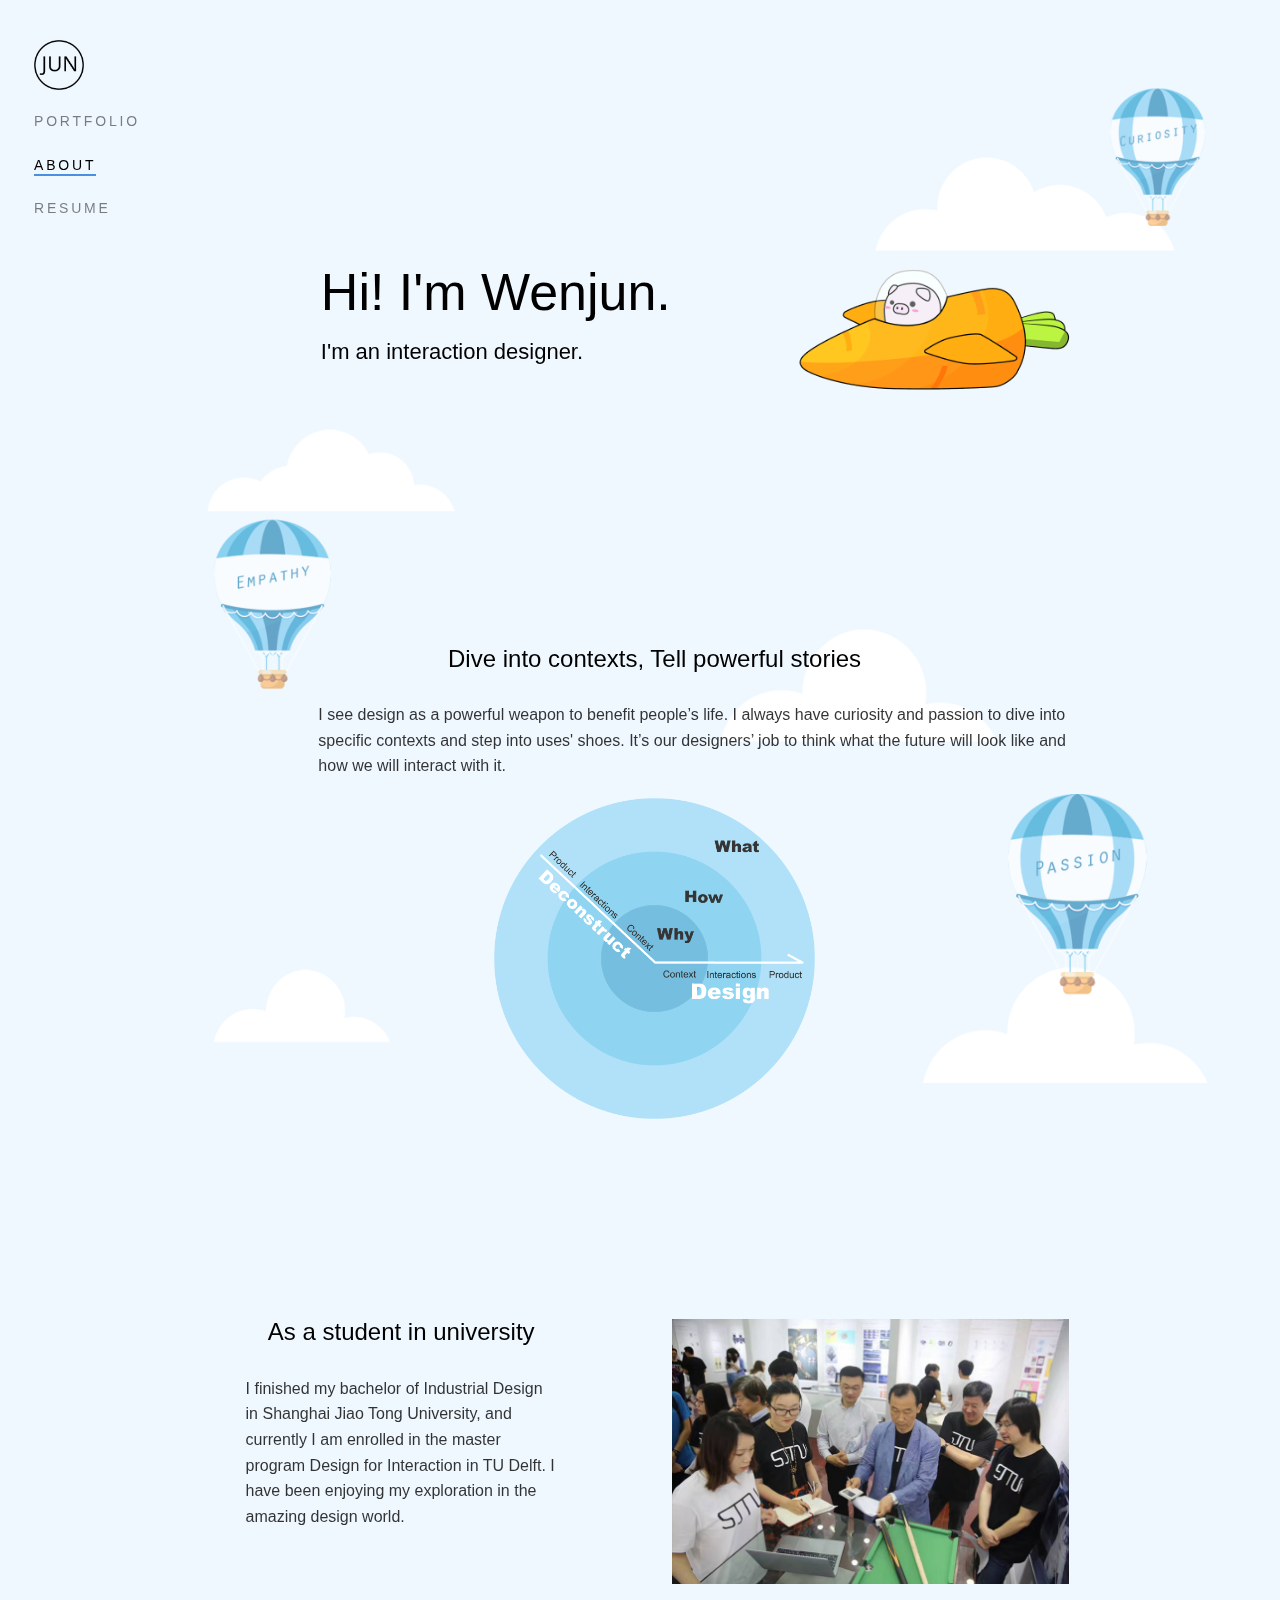
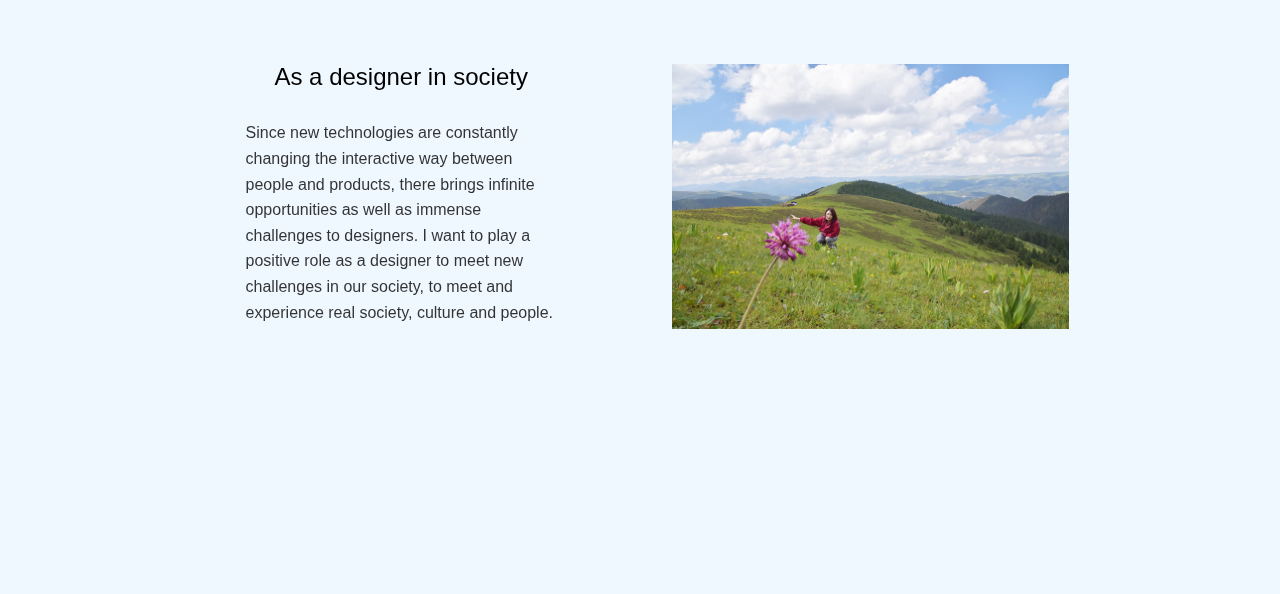
==== commit 08631519: "new" ====
--- a/about.html
+++ b/about.html
@@ -33,7 +33,7 @@
 	<!-- Theme style  -->
 	<link rel="stylesheet" href="css/style.css">
     <style type="text/css">
-body {background-color: azure;}</style>
+body {background-color: aliceblue;}</style>
 
 
 	<!-- Modernizr JS -->
@@ -79,14 +79,20 @@
         <img src="images/me-6.png" class="img-responsive center-block scroll-1" data-stellar-ratio="0.7"></div>
         
    <div class="col-md-9 col-md-offset-1 mar-bot-25 mar-top-25"> 
-             <img src="images/me-1-hello.gif" class="img-responsive center-block">
+       <div class="col-md-7">
+       <p class="p-huge mar-bot-0">Hi! I'm Wenjun.</p>
+       <p class="p-big">I'm an interaction designer.</p>
+    </div>
+       
+       <div class="col-md-5">
+           <img src="images/me-1-hello2.gif" class="img-responsive center-block"></div>
     </div>
                 
         
                 
      <div class="col-md-12"> 
           <div class="col-md-8 col-md-offset-1">     
-              <h3>Dive into contexts, Do powerful design </h3>
+              <h3>Dive into contexts, Tell powerful stories </h3>
           </div>
     
         <div class="col-md-9 col-md-offset-1">
@@ -102,7 +108,7 @@
        <div class="col-md-12  mar-top-12">     
                    <div class="col-md-4"> 
                        <h3>As a student in university</h3>
-         <p class="p-thin">Five years ago, I started my exploration in the amazing design world as a student. I finished my bachelor of Industrial Design in Shanghai Jiao Tong University, and currently I am enrolled in the master program Design for Interaction in TU Delft.
+         <p class="p-thin">I finished my bachelor of Industrial Design in Shanghai Jiao Tong University, and currently I am enrolled in the master program Design for Interaction in TU Delft. I have been enjoying my exploration in the amazing design world.
             </p></div>
         <div class="col-md-5 col-md-offset-1">            
             <img src="images/me-3.jpg" class="img-responsive center-block"></div>
--- a/css/style.css
+++ b/css/style.css
@@ -28,9 +28,8 @@
 
 body {
   font-family: "Open Sans", Arial, sans-serif;
-  font-weight: 400;
-  font-size: 15 px;
-  font-size: 15 px;
+  font-weight: 300;
+  font-size: 16px;
   line-height: 1.6;
   color: rgba(0, 0, 0, 0.8);
     height: 100%;
@@ -42,13 +41,13 @@
 }
 
 a {
-  color: #da1212;
+  color:#4A90E2;
   -webkit-transition: 0.5s;
   -o-transition: 0.5s;
   transition: 0.5s;
 }
 a:hover, a:active, a:focus {
-  color: #da1212;
+  color:#4A90E2;
   outline: none;
 }
 
@@ -60,10 +59,20 @@
     font-size: 14px;
 }
 
+.p-huge{
+    font-size: 52px;
+    font-weight: 300;
+    color: #000;
+}
+.p-big{
+    font-size: 22px;
+    font-weight: 300;
+    color: #000;
+}
+
 .p-bold{
     font-weight: 600;
 }
-
 
 .p-thin{
     font-weight: 300;
@@ -87,14 +96,14 @@
 h4 {
   color: #000;
   font-family: "Open Sans", Arial, sans-serif;
-  font-weight: 600;
+  font-weight: 400;
   margin: 0 0 20px 0;
 }
 
 h5, h6 {
-  color: rgba(0, 0, 0);
+  color: #000;
   font-family: "Open Sans", Arial, sans-serif;
-  font-weight: 600;
+  font-weight: 400;
   margin: 0 0 10px 0;
 }
 
@@ -112,7 +121,7 @@
   width:100%;
   border-collapse:collapse;
 }
-#table-requirements tr.p0 td
+#table-requirements tr.p0 td.wide
 { font-size:14px;
     font-weight: 600;
   text-align:left;
@@ -120,6 +129,17 @@
    padding:12px 10px;
   background-color:#BBBEBF;
     color: #FFF;
+   width: 46%;
+}
+#table-requirements tr.p0 td.narrow
+{ font-size:14px;
+    font-weight: 600;
+  text-align:left;
+  border:1px solid #fff;
+   padding:12px 10px;
+  background-color:#BBBEBF;
+    color: #FFF;
+   width: 8%;
 }
 
 #table-requirements tr.p1 td
@@ -138,6 +158,39 @@
   background-color:#D4ECFF;
 }
 
+#table-inspection
+{
+  width:100%;
+  border-collapse:collapse;
+}
+#table-inspection tr.p0 td
+{ font-size:14px;
+    font-weight: 600;
+  text-align:center;
+  border:1px solid #fff;
+   padding:10px 10px;
+  background-color:#BBBEBF;
+    color: #FFF;
+}
+
+#table-inspection tr.p1 td
+{ font-size:12px;
+  width: 50%;
+  font-weight: 600;
+  text-align:left;
+  border:1px solid #fff;
+  padding:6px 10px;
+  background-color:#B9DDFC;
+}
+
+#table-inspection tr.p2 td
+{ font-size:12px;
+  text-align:left;
+  border:1px solid #fff;
+   padding:6px 10px;
+  background-color:#D4ECFF;
+}
+
 
 #w1-gif {
   background-color: #D4ECFF; 
@@ -157,7 +210,7 @@
   background:transparent;
   padding-top: 20px;
   padding-bottom: 40px;
-  width: 15%;
+  width: 16%;
   position: fixed;
   bottom: 0;
   top: 0;
@@ -172,7 +225,7 @@
 }
 @media screen and (max-width: 1200px) {
   #fh5co-aside {
-    width: 25%;
+    width: 22%;
   }
 }
 @media screen and (max-width: 768px) {
@@ -190,7 +243,7 @@
 
 .bttn {
   font-family: "Open Sans", Arial, sans-serif;
-  font-size: 12px;
+  font-size: 10px;
   font-weight: 400;
   -webkit-border-radius: 4px;
   -moz-border-radius: 4px;
@@ -199,7 +252,7 @@
   -webkit-transition: 0.3s;
   -o-transition: 0.3s;
   transition: 0.3s;
-  padding: 4px 10px !important;
+  padding: 3px 6px !important;
 }
 
 .btn.btn-sm {
@@ -230,7 +283,7 @@
 
 
 #project-back {
-  margin: 0 26px 40px 22px;
+  margin: 0 26px 20px 22px;
   padding: 0;
 }
 
@@ -266,12 +319,13 @@
   -o-transition: 0.3s;
   transition: 0.3s;
   padding: 0px 10px 10px 10px;
-  letter-spacing: .1em;
+  letter-spacing: 0.06em;
   font-family: "Open Sans", Arial, sans-serif;
 }
 
 #project-menu ul li a.p-title{
     font-size: 14px;
+    color: rgba(0, 0, 0, 0.7);
       font-weight: 600;
 }
 
@@ -430,7 +484,7 @@
 }
 
 #fh5co-main {
-  width: 85%;
+  width: 84%;
   float: right;
   -webkit-transition: 0.5s;
   -o-transition: 0.5s;
@@ -438,7 +492,7 @@
 }
 @media screen and (max-width: 1200px) {
   #fh5co-main {
-    width: 75%;
+    width: 78%;
   }
 }
 @media screen and (max-width: 768px) {
@@ -500,23 +554,33 @@
     display:block;
 }
 
-
-.h-0{
-    height:100%;
-}
-
-.pad-0{
-     padding-left: 5px;
-    padding-right: 5px;
-}
+.w-1{
+width:48%;
+float:left;
+padding-left:8px;
+padding-right:8px;}
+
+
+.w-2{
+width:20%;
+float:left;
+padding-right:6px;}
+
+
+.title{height:72px;}
 
 .pad-2{
      padding: 0 50px 60px 50px;
 }
 
+.pad-3{
+     padding: 0 50px;
+}
+
 .mar-bot-0 {
   margin-bottom: 0px;
 }
+
 .mar-bot-2 {
   margin-bottom: 20px;
 }
@@ -572,8 +636,6 @@
 }
 
 .hovereffect {
-  width: 100%;
-  height: 100%;
   float: left;
   overflow: hidden;
   position: relative;
@@ -588,8 +650,6 @@
   left: 10%;
   top: 35%;
 }
-
-
 .hovereffect img {
   position: relative;
   transition: all 0.6s;
@@ -597,7 +657,6 @@
   -webkit-transition: width all 0.6s;
   -o-transition:all 0.6s;
 }
-
 .hovereffect:hover img {
   filter: brightness(0.6);
   -webkit-filter: brightness(0.6);
@@ -606,14 +665,12 @@
   -ms-transform: scale(1.4);
   -o-transform: scale(1.4);
   transform: scale(1.4);
-
-}
-
+}
 .hovereffect h2 {
   position: relative;
   text-align: center;
-  font-size: 24px;
-  font-weight: 400;
+  font-size: 30px;
+  font-weight: 300;
   color: #FFF;
   margin: 0 0;
   padding: 5px 0;
@@ -624,7 +681,6 @@
   -webkit-transition: width all 0.6s;
   -o-transition:all 0.6s;
 }
-
 .hovereffect p {
   color: #FFF;
   text-align: center;
@@ -637,11 +693,71 @@
   -webkit-transition: width all 0.6s;
   -o-transition:all 0.6s;
 }
-
 .hovereffect:hover p, .hovereffect:hover h2 {
   opacity: 1;
   filter: alpha(opacity=100);
 }
+
+
+.hovereffect2 {
+  float: left;
+  overflow: hidden;
+  position: relative;
+  cursor: default;
+}
+
+.hovereffect2 .overlay {
+  position: absolute;
+  overflow: hidden;
+  width: 80%;
+  height: 65%;
+  left: 10%;
+  top: 25%;
+}
+.hovereffect2 img {
+  position: relative;
+  transition: all 0.6s;
+  -moz-transition: all 0.6s;
+  -webkit-transition: width all 0.6s;
+  -o-transition:all 0.6s;
+}
+.hovereffect2:hover img {
+  filter: brightness(0.6);
+  -webkit-filter: brightness(0.6);
+
+}
+.hovereffect2 h2 {
+  position: relative;
+  text-align: center;
+  font-size: 18px;
+  font-weight: 300;
+  color: #FFF;
+  margin: 0 0;
+  padding: 5px 0;
+  opacity: 0;
+  filter: alpha(opacity=0);
+  transition: all 0.6s;
+  -moz-transition: all 0.6s;
+  -webkit-transition: width all 0.6s;
+  -o-transition:all 0.6s;
+}
+.hovereffect2 p {
+  color: #FFF;
+  text-align: center;
+  font-size: 12px;
+  font-weight: 300;
+  opacity: 0;
+  filter: alpha(opacity=0);
+  transition: all 0.6s;
+  -moz-transition: all 0.6s;
+  -webkit-transition: width all 0.6s;
+  -o-transition:all 0.6s;
+}
+.hovereffect2:hover p, .hovereffect2:hover h2 {
+  opacity: 1;
+  filter: alpha(opacity=100);
+}
+
 
 .work-item {
   margin-bottom: 30px;
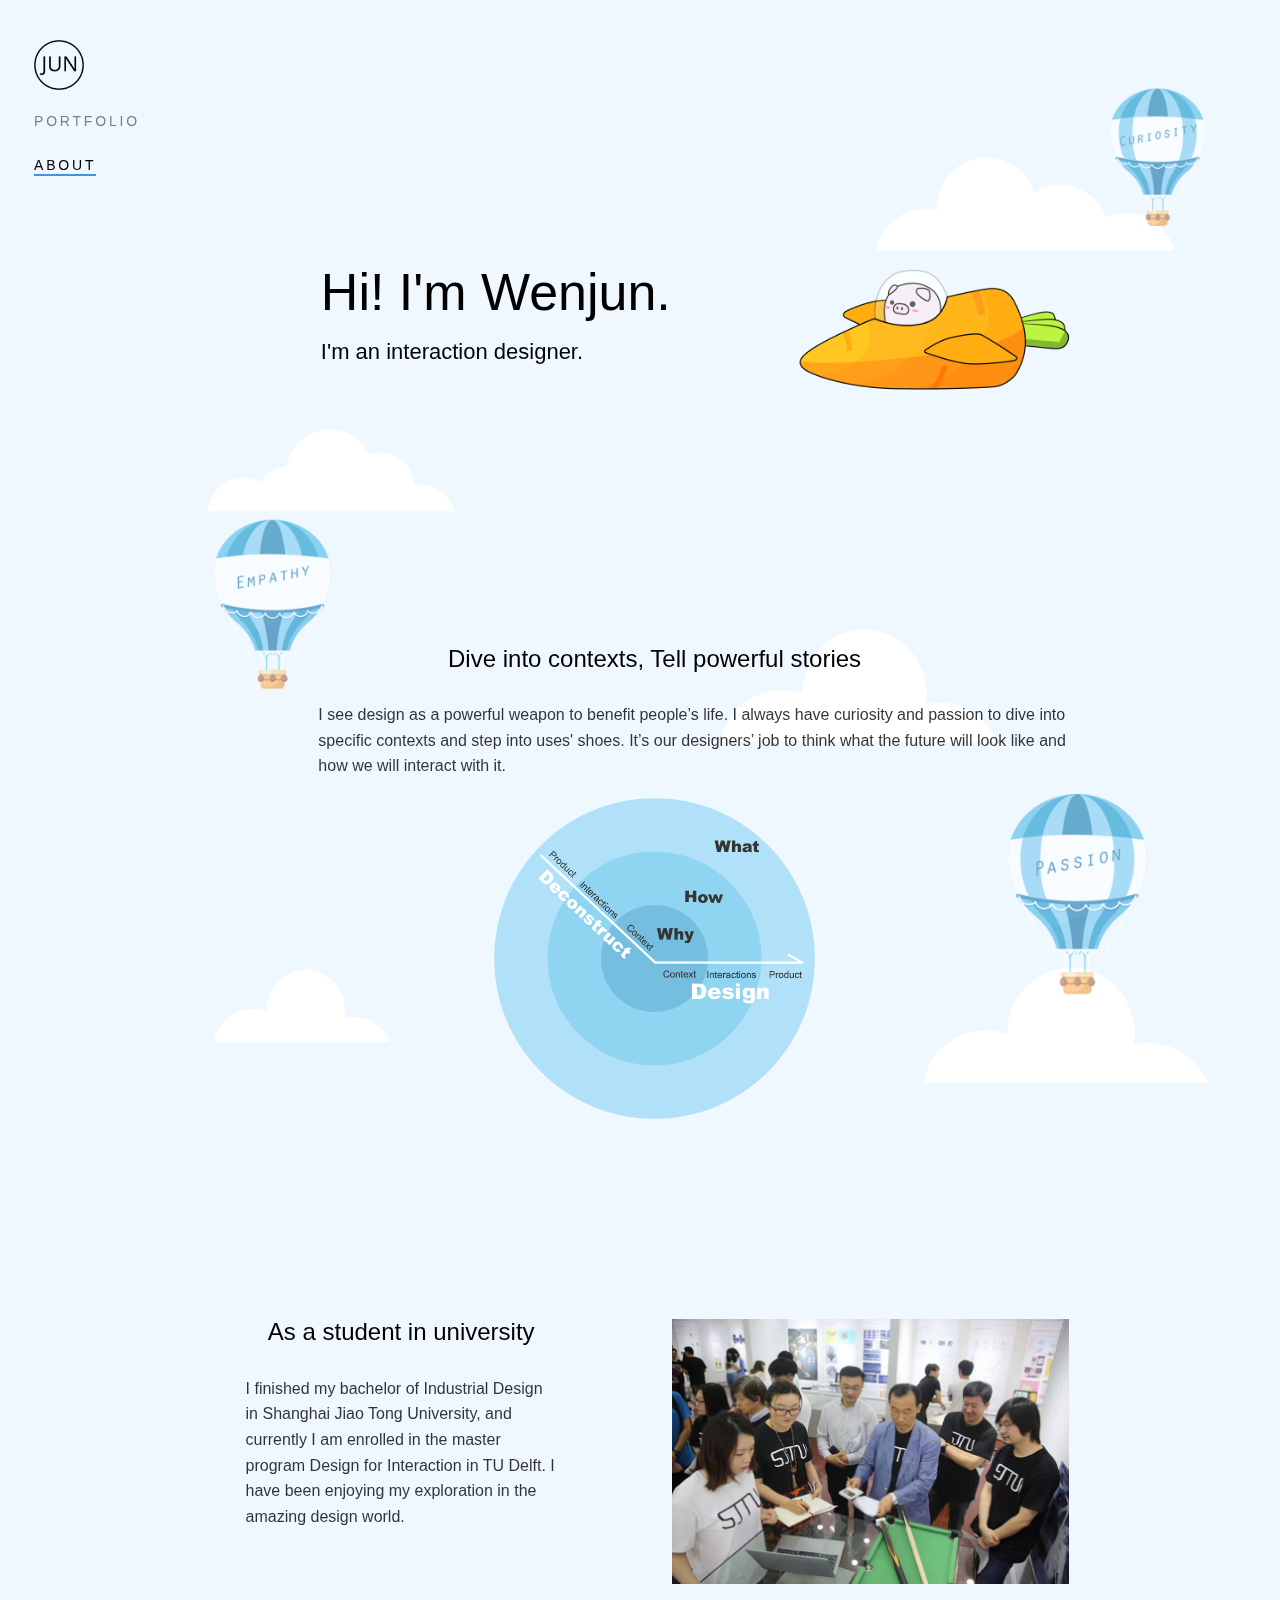
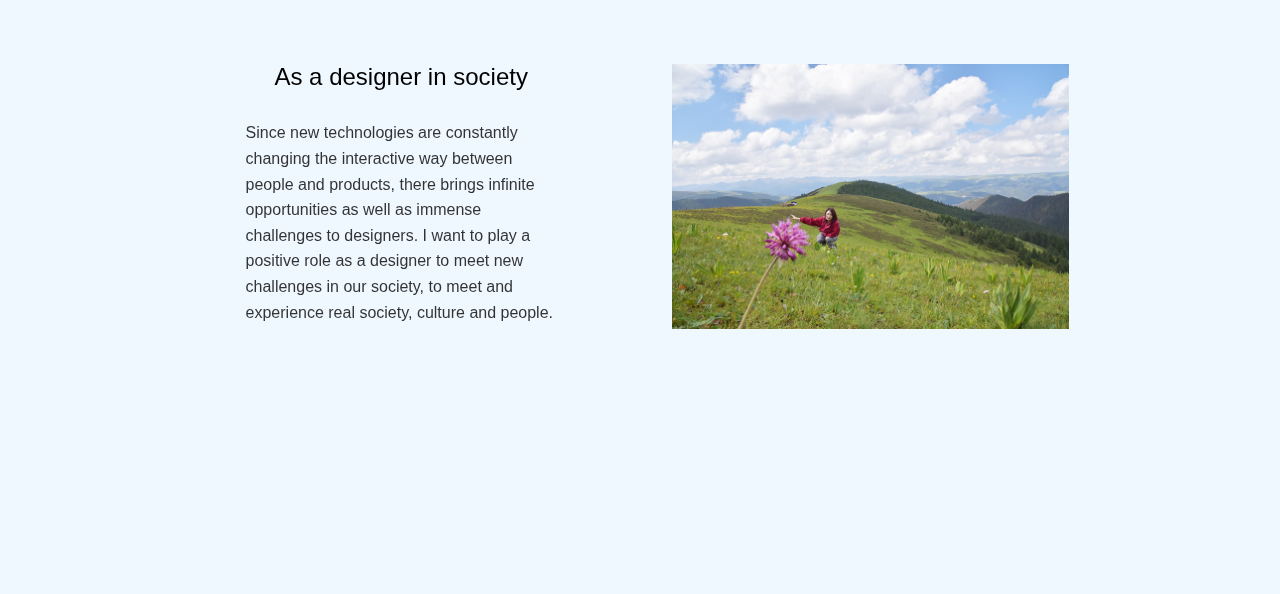
==== commit 833a4e1c: "deleted" ====
--- a/about.html
+++ b/about.html
@@ -7,7 +7,7 @@
 	<head>
 	<meta charset="utf-8">
 	<meta http-equiv="X-UA-Compatible" content="IE=edge">
-	<title>Nitro &mdash; Free HTML5 Bootstrap Website Template by FreeHTML5.co</title>
+	<title>Jun About Me</title>
 	<meta name="viewport" content="width=device-width, initial-scale=1">
 	<meta name="description" content="Free HTML5 Website Template by FreeHTML5.co" />
 	<meta name="keywords" content="free html5, free template, free bootstrap, free website template, html5, css3, mobile first, responsive" />
@@ -58,7 +58,6 @@
 				<ul>
 					<li><a href="index.html">Portfolio</a></li>
 					<li class="fh5co-active"><a href="about.html">About</a></li>
-					<li><a href="contact.html">Resume</a></li>
 				</ul>
 			</nav>
 
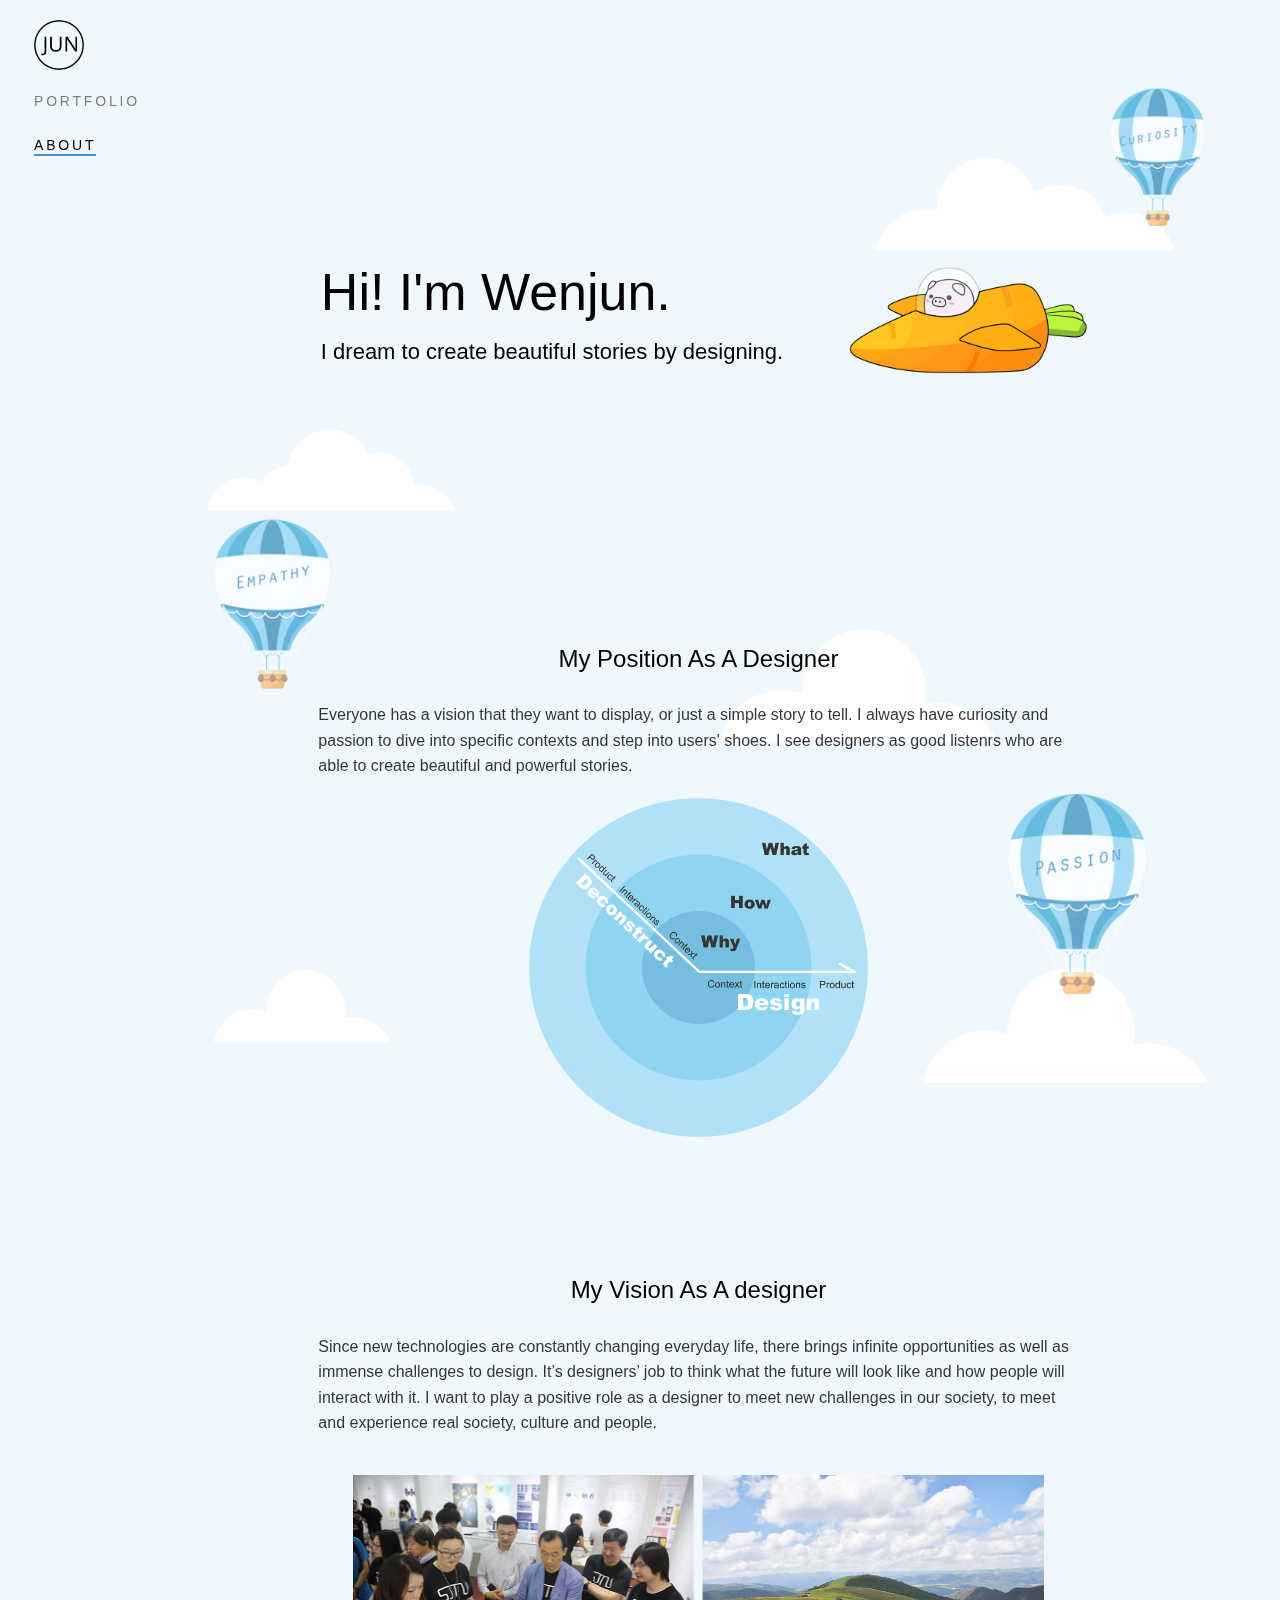
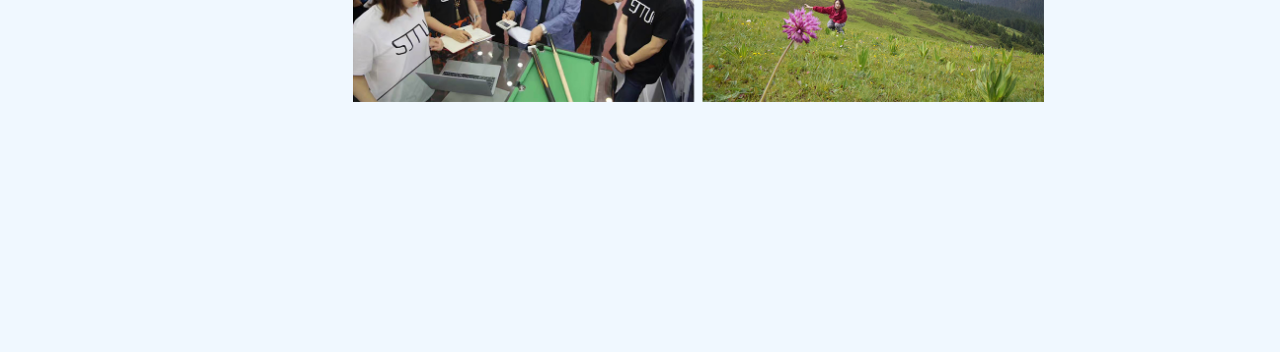
==== commit b8071694: "0712" ====
--- a/about.html
+++ b/about.html
@@ -5,6 +5,16 @@
 <!--[if IE 8]>         <html class="no-js lt-ie9"> <![endif]-->
 <!--[if gt IE 8]><!--> <html class="no-js"> <!--<![endif]-->
 	<head>
+<!-- Global Site Tag (gtag.js) - Google Analytics -->
+<script async src="https://www.googletagmanager.com/gtag/js?id=UA-118763324-1"></script>
+<script>
+  window.dataLayer = window.dataLayer || [];
+  function gtag(){dataLayer.push(arguments);}
+  gtag('js', new Date());
+
+  gtag('config', 'UA-118763324-1');
+</script>        
+        
 	<meta charset="utf-8">
 	<meta http-equiv="X-UA-Compatible" content="IE=edge">
 	<title>Jun About Me</title>
@@ -33,7 +43,7 @@
 	<!-- Theme style  -->
 	<link rel="stylesheet" href="css/style.css">
     <style type="text/css">
-body {background-color: aliceblue;}</style>
+body {background-color: #F0F8FF;}</style>
 
 
 	<!-- Modernizr JS -->
@@ -77,51 +87,40 @@
         <img src="images/me-5.png" class="img-responsive center-block scroll-2" data-stellar-ratio="0.2">
         <img src="images/me-6.png" class="img-responsive center-block scroll-1" data-stellar-ratio="0.7"></div>
         
-   <div class="col-md-9 col-md-offset-1 mar-bot-25 mar-top-25"> 
+   <div class="col-md-10 col-md-offset-1 mar-bot-25 mar-top-25"> 
        <div class="col-md-7">
        <p class="p-huge mar-bot-0">Hi! I'm Wenjun.</p>
-       <p class="p-big">I'm an interaction designer.</p>
+       <p class="p-big">I dream to create beautiful stories by designing.</p>
     </div>
        
-       <div class="col-md-5">
+       <div class="col-md-4">
            <img src="images/me-1-hello2.gif" class="img-responsive center-block"></div>
     </div>
                 
         
                 
      <div class="col-md-12"> 
-          <div class="col-md-8 col-md-offset-1">     
-              <h3>Dive into contexts, Tell powerful stories </h3>
-          </div>
+        <div class="col-md-9 col-md-offset-1">
+                <h3>My Position As A Designer</h3>
+                 <p>Everyone has a vision that they want to display, or just a simple story to tell. I always have curiosity and passion to dive into specific contexts and step into users' shoes. I see designers as good listenrs who are able to create beautiful and powerful stories.  </p>
+        </div>              
+        <div class="col-md-5 col-md-offset-3 mar-bot-8 pad-3">            
+                    <img src="images/me-2.png" class="img-responsive center-block">
+         </div></div>
+         
+    <div class="col-md-12 mar-top-6"> 
+    <div class="col-md-9 col-md-offset-1">
+        <h3>My Vision As A designer</h3>
+        <p>Since new technologies are constantly changing everyday life, there brings infinite opportunities as well as immense challenges to design. It’s designers’ job to think what the future will look like and how people will interact with it. I want to play a positive role as a designer to meet new challenges in our society, to meet and experience real society, culture and people.</p>
+        </div>
+   <div class="col-md-9 col-md-offset-1 mar-top-2 pad-3 mar-bot-25">
+                <img src="images/me-3.png" class="img-responsive center-block">
+        </div></div>
     
-        <div class="col-md-9 col-md-offset-1">
-                 <p class="p-thin">I see design as a powerful weapon to benefit people’s life. I always have curiosity and passion to dive into specific contexts and step into uses' shoes. It’s our designers’ job to think what the future will look like and how we will interact with it. </p>
-        </div>
-                
-        <div class="col-md-4 col-md-offset-3 mar-bot-8">            
-                    <img src="images/me-2.png" class="img-responsive center-block">
-        </div>
+        
+   
          
          
-         
-       <div class="col-md-12  mar-top-12">     
-                   <div class="col-md-4"> 
-                       <h3>As a student in university</h3>
-         <p class="p-thin">I finished my bachelor of Industrial Design in Shanghai Jiao Tong University, and currently I am enrolled in the master program Design for Interaction in TU Delft. I have been enjoying my exploration in the amazing design world.
-            </p></div>
-        <div class="col-md-5 col-md-offset-1">            
-            <img src="images/me-3.jpg" class="img-responsive center-block"></div>
-</div>
-                
-
-        <div class="col-md-12 mar-top-8 mar-bot-25">     
-                   <div class="col-md-4"> 
-                       <h3>As a designer in society</h3>
-         <p class="p-thin">Since new technologies are constantly changing the interactive way between people and products, there brings infinite opportunities as well as immense challenges to designers. I want to play a positive role as a designer to meet new challenges in our society, to meet and experience real society, culture and people.
-            </p></div>
-        <div class="col-md-5 col-md-offset-1">            
-            <img src="images/me-4.jpg" class="img-responsive center-block"></div>
-</div>
                 
         
        
--- a/css/style.css
+++ b/css/style.css
@@ -367,7 +367,7 @@
 }
 
 #fh5co-logo {
-  margin: 20px 0 18px 34px;  
+  margin: 0px 0 18px 34px;  
 }
 
 
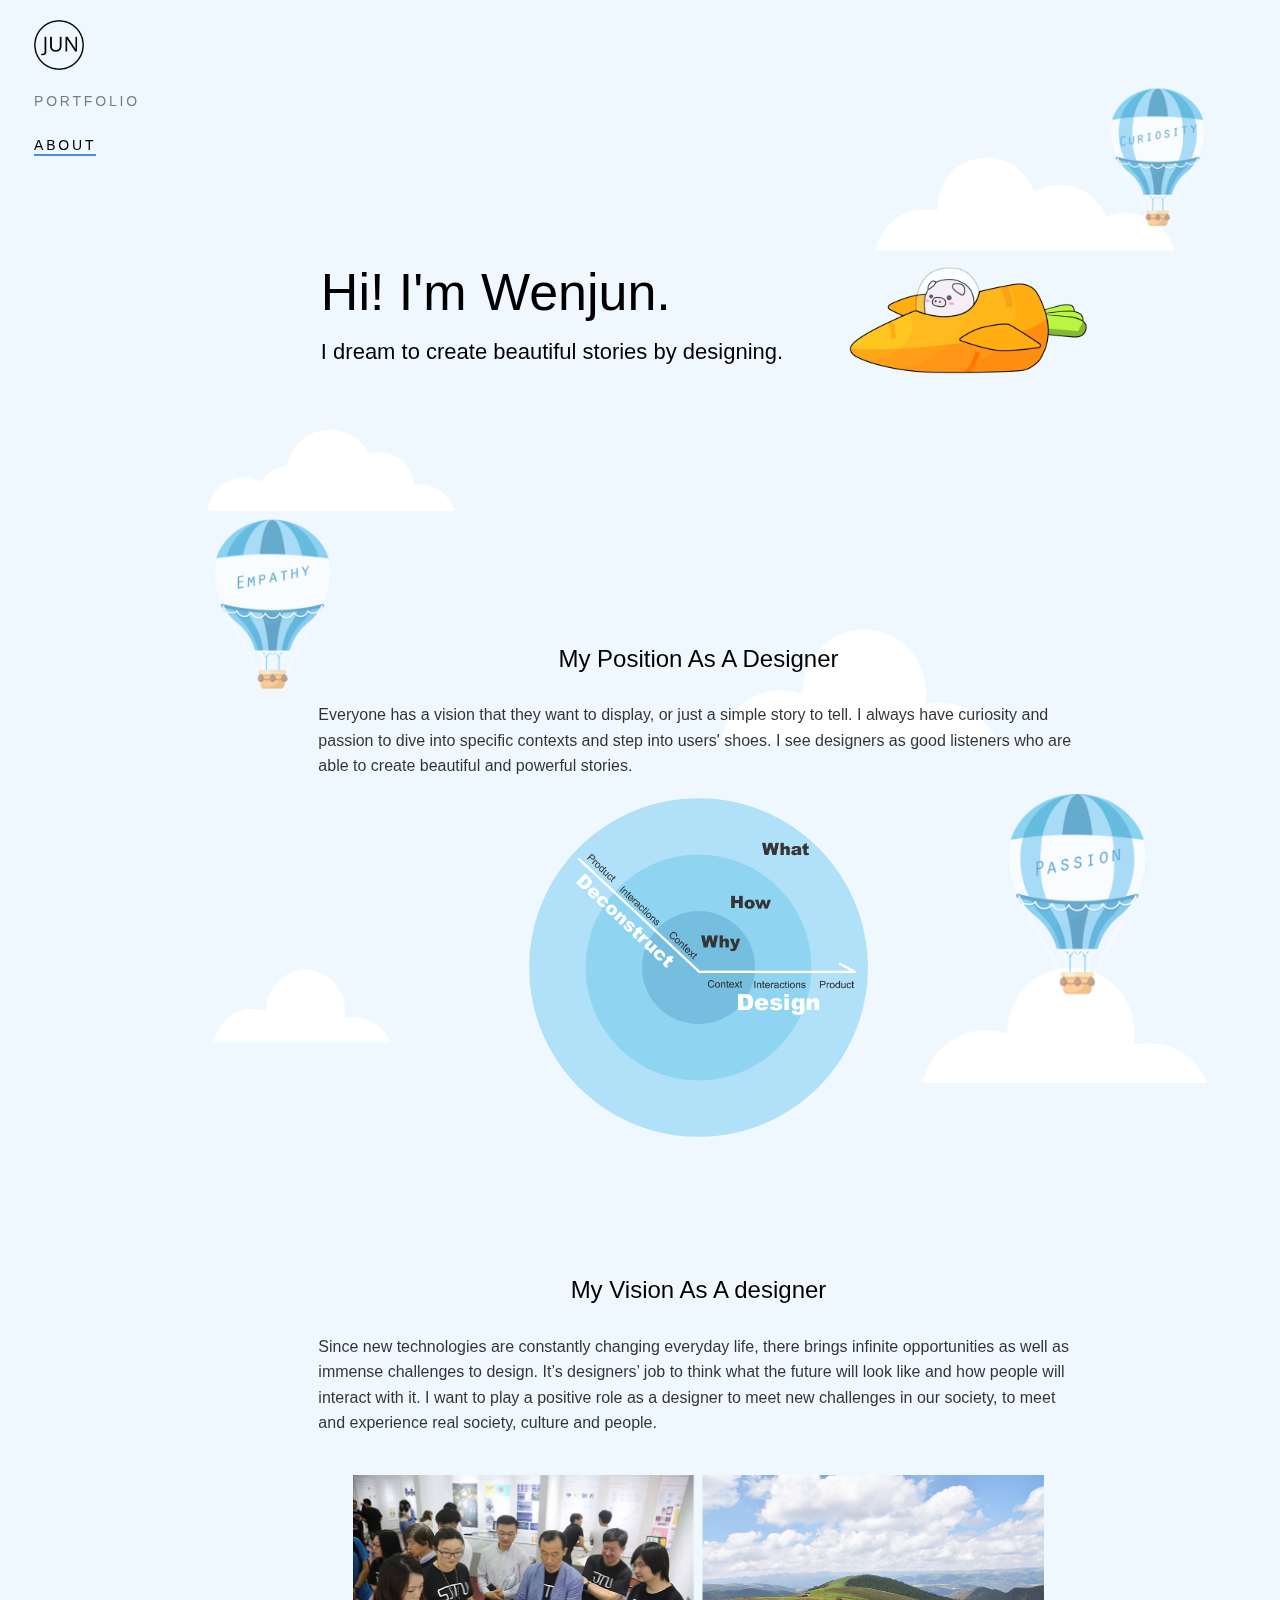
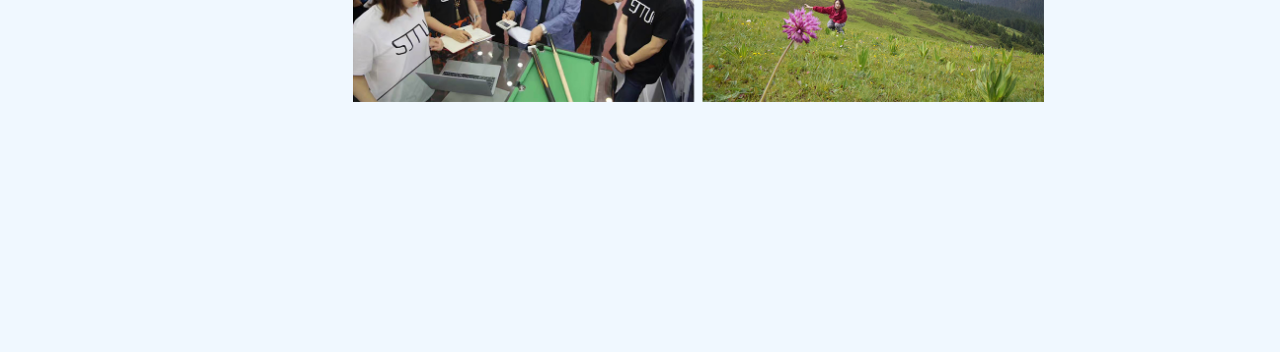
==== commit 3632aa68: "er" ====
--- a/about.html
+++ b/about.html
@@ -102,7 +102,7 @@
      <div class="col-md-12"> 
         <div class="col-md-9 col-md-offset-1">
                 <h3>My Position As A Designer</h3>
-                 <p>Everyone has a vision that they want to display, or just a simple story to tell. I always have curiosity and passion to dive into specific contexts and step into users' shoes. I see designers as good listenrs who are able to create beautiful and powerful stories.  </p>
+                 <p>Everyone has a vision that they want to display, or just a simple story to tell. I always have curiosity and passion to dive into specific contexts and step into users' shoes. I see designers as good listeners who are able to create beautiful and powerful stories.  </p>
         </div>              
         <div class="col-md-5 col-md-offset-3 mar-bot-8 pad-3">            
                     <img src="images/me-2.png" class="img-responsive center-block">
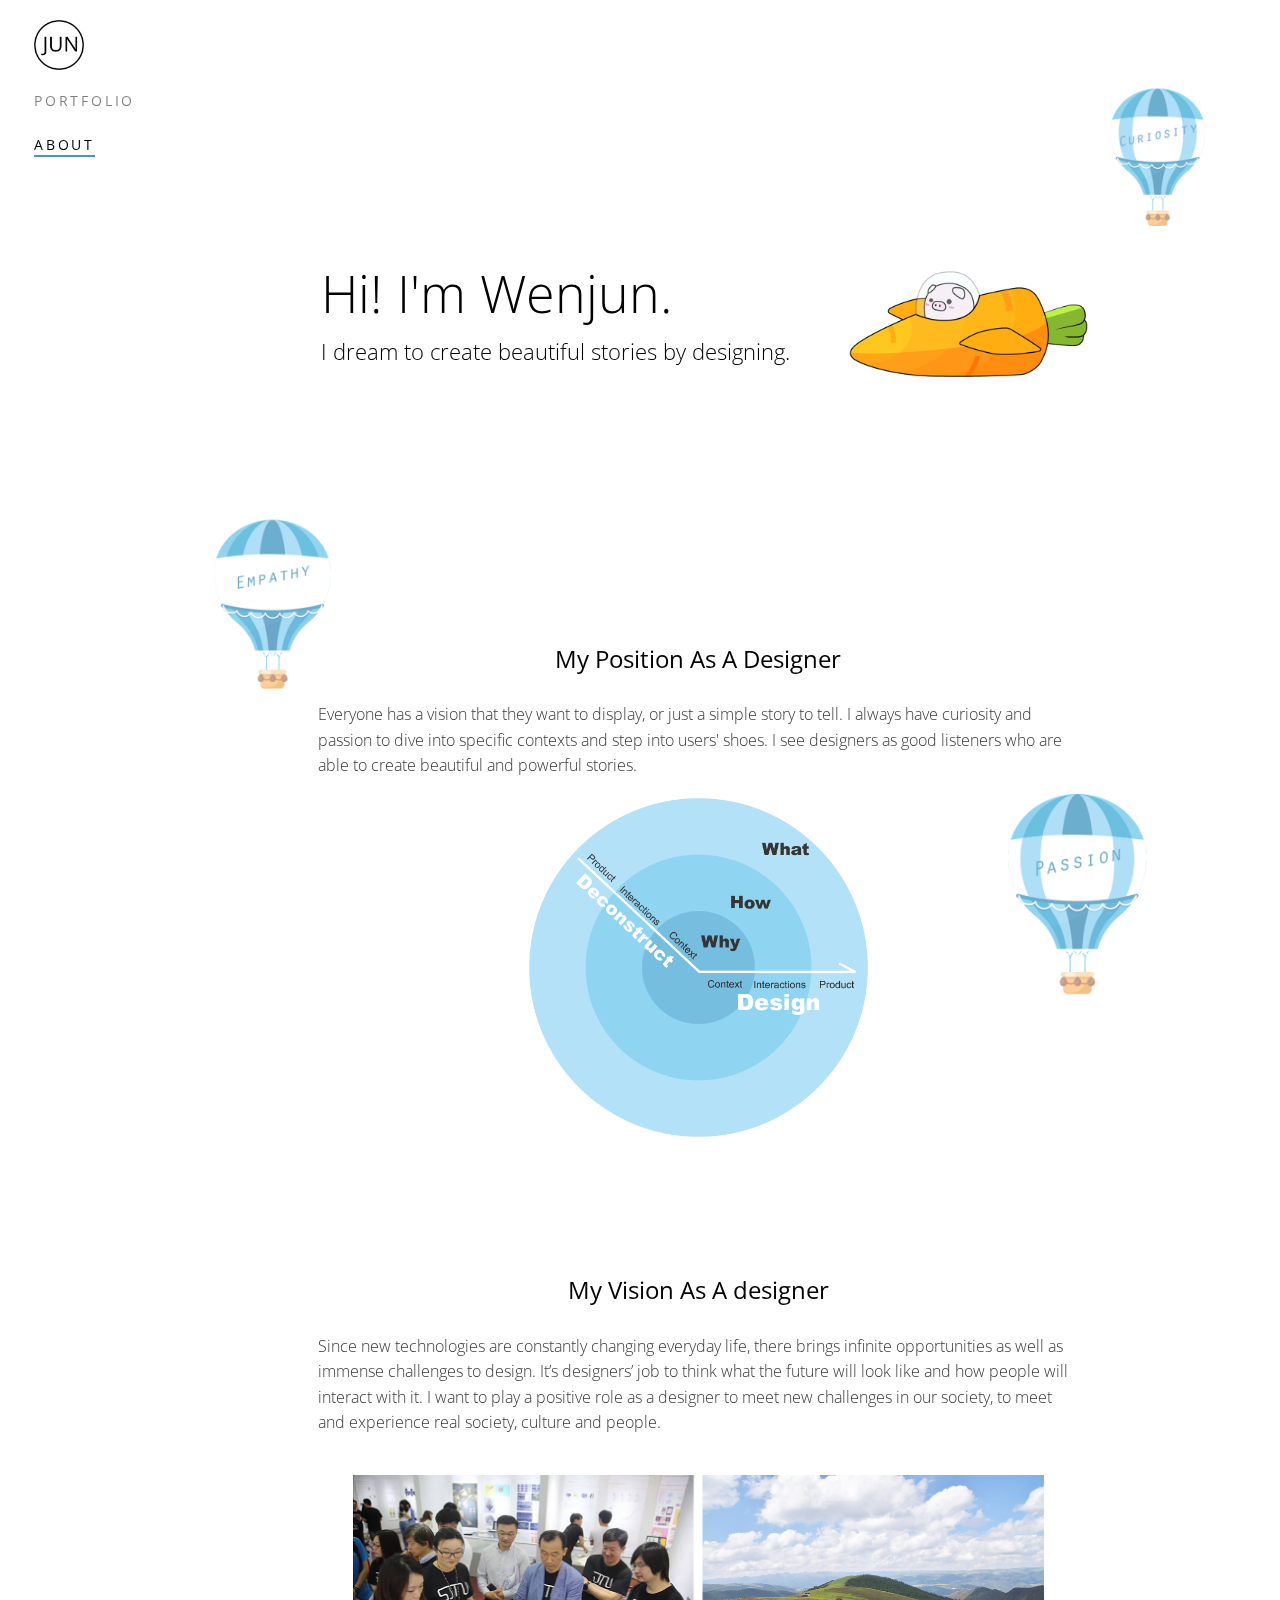
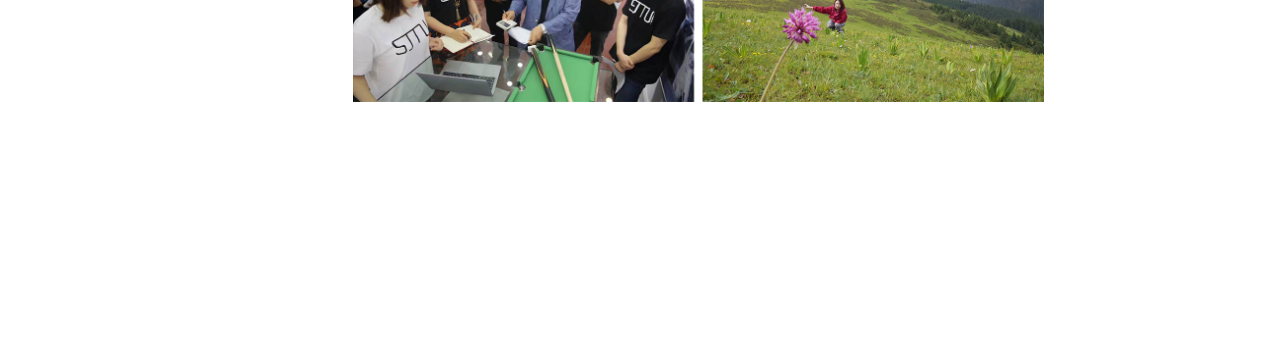
==== commit 3b3760dd: "font" ====
--- a/about.html
+++ b/about.html
@@ -1,10 +1,9 @@
-
 <!DOCTYPE html>
 <!--[if lt IE 7]>      <html class="no-js lt-ie9 lt-ie8 lt-ie7"> <![endif]-->
 <!--[if IE 7]>         <html class="no-js lt-ie9 lt-ie8"> <![endif]-->
 <!--[if IE 8]>         <html class="no-js lt-ie9"> <![endif]-->
 <!--[if gt IE 8]><!--> <html class="no-js"> <!--<![endif]-->
-	<head>
+<head>
 <!-- Global Site Tag (gtag.js) - Google Analytics -->
 <script async src="https://www.googletagmanager.com/gtag/js?id=UA-118763324-1"></script>
 <script>
@@ -13,23 +12,21 @@
   gtag('js', new Date());
 
   gtag('config', 'UA-118763324-1');
-</script>        
+</script>
         
 	<meta charset="utf-8">
 	<meta http-equiv="X-UA-Compatible" content="IE=edge">
 	<title>Jun About Me</title>
 	<meta name="viewport" content="width=device-width, initial-scale=1">
-	<meta name="description" content="Free HTML5 Website Template by FreeHTML5.co" />
-	<meta name="keywords" content="free html5, free template, free bootstrap, free website template, html5, css3, mobile first, responsive" />
-	<meta name="author" content="FreeHTML5.co" />
 
-  
+ 
 
-	<!-- Place favicon.ico and apple-touch-icon.png in the root directory -->
+<!-- Place favicon.ico and apple-touch-icon.png in the root directory -->
 	<link rel="shortcut icon" href="favicon.ico">
 
-	<link href='https://fonts.googleapis.com/css?family=Roboto:400,300,600,400italic,700' rel='stylesheet' type='text/css'>
-	<link href='https://fonts.googleapis.com/css?family=Montserrat:400,700' rel='stylesheet' type='text/css'>
+	<link href='https://fonts.googleapis.com/css?family=Roboto:300,400,600,700,400italic' rel='stylesheet' type='text/css'>
+	<link rel="stylesheet"
+          href="https://fonts.googleapis.com/css?family=Open Sans:300,400,600,700,400italic">
 	
 	<!-- Animate.css -->
 	<link rel="stylesheet" href="css/animate.css">
@@ -42,9 +39,6 @@
 	<link rel="stylesheet" href="css/owl.theme.default.min.css">
 	<!-- Theme style  -->
 	<link rel="stylesheet" href="css/style.css">
-    <style type="text/css">
-body {background-color: #F0F8FF;}</style>
-
 
 	<!-- Modernizr JS -->
 	<script src="js/modernizr-2.6.2.min.js"></script>
@@ -52,9 +46,6 @@
 	<!--[if lt IE 9]>
 	<script src="js/respond.min.js"></script>
 	<![endif]-->
-        
-        
-
 	</head>
 	<body>
 
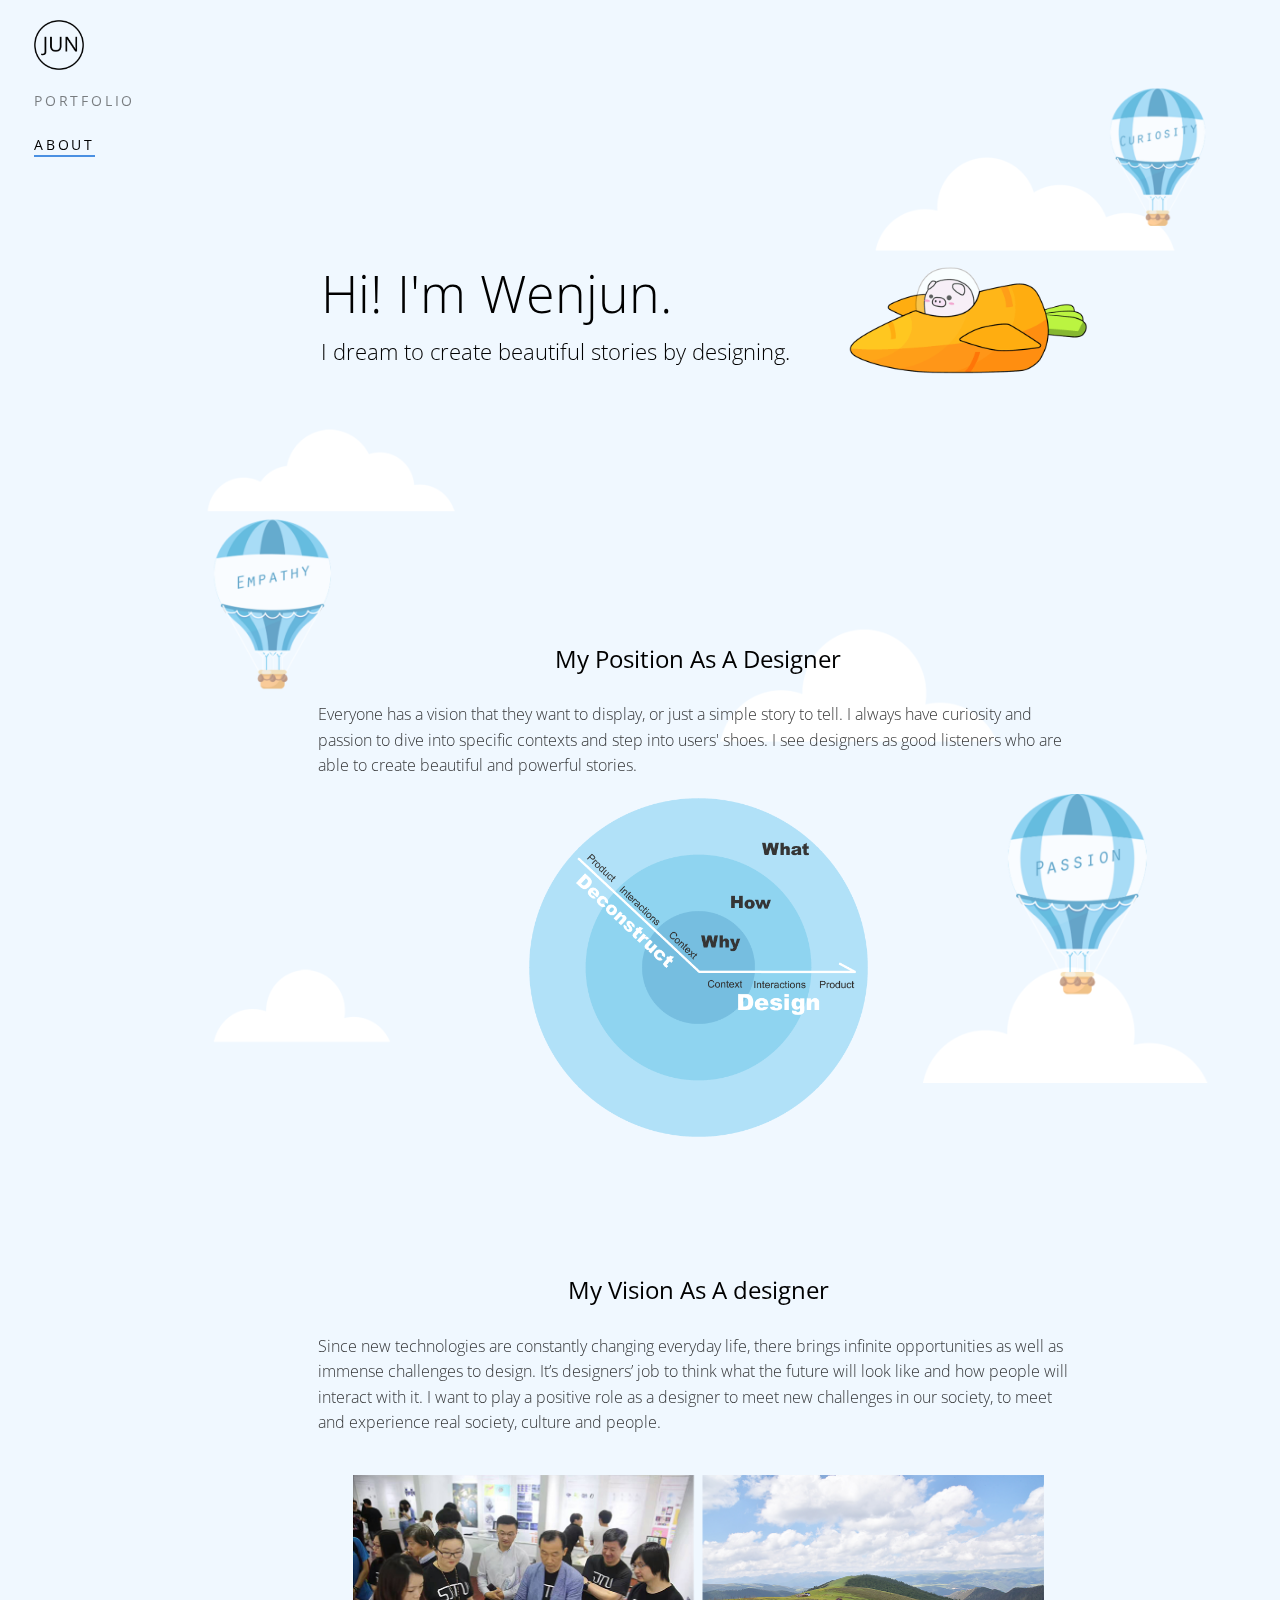
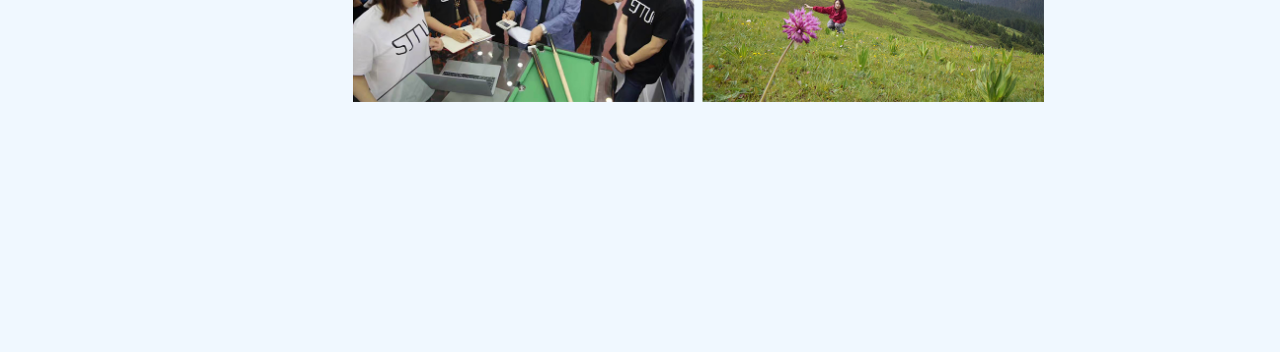
==== commit a2f93ec5: "new" ====
--- a/about.html
+++ b/about.html
@@ -1,9 +1,10 @@
+
 <!DOCTYPE html>
 <!--[if lt IE 7]>      <html class="no-js lt-ie9 lt-ie8 lt-ie7"> <![endif]-->
 <!--[if IE 7]>         <html class="no-js lt-ie9 lt-ie8"> <![endif]-->
 <!--[if IE 8]>         <html class="no-js lt-ie9"> <![endif]-->
 <!--[if gt IE 8]><!--> <html class="no-js"> <!--<![endif]-->
-<head>
+	<head>
 <!-- Global Site Tag (gtag.js) - Google Analytics -->
 <script async src="https://www.googletagmanager.com/gtag/js?id=UA-118763324-1"></script>
 <script>
@@ -12,16 +13,17 @@
   gtag('js', new Date());
 
   gtag('config', 'UA-118763324-1');
-</script>
+</script>        
         
 	<meta charset="utf-8">
 	<meta http-equiv="X-UA-Compatible" content="IE=edge">
 	<title>Jun About Me</title>
 	<meta name="viewport" content="width=device-width, initial-scale=1">
 
- 
 
-<!-- Place favicon.ico and apple-touch-icon.png in the root directory -->
+  
+
+	<!-- Place favicon.ico and apple-touch-icon.png in the root directory -->
 	<link rel="shortcut icon" href="favicon.ico">
 
 	<link href='https://fonts.googleapis.com/css?family=Roboto:300,400,600,700,400italic' rel='stylesheet' type='text/css'>
@@ -39,6 +41,9 @@
 	<link rel="stylesheet" href="css/owl.theme.default.min.css">
 	<!-- Theme style  -->
 	<link rel="stylesheet" href="css/style.css">
+    <style type="text/css">
+body {background-color: #F0F8FF;}</style>
+
 
 	<!-- Modernizr JS -->
 	<script src="js/modernizr-2.6.2.min.js"></script>
@@ -46,6 +51,9 @@
 	<!--[if lt IE 9]>
 	<script src="js/respond.min.js"></script>
 	<![endif]-->
+        
+        
+
 	</head>
 	<body>
 
--- a/css/style.css
+++ b/css/style.css
@@ -27,7 +27,7 @@
 
 
 body {
-  font-family: "Open Sans", Arial, sans-serif;
+  font-family: "Open Sans", Roboto, sans-serif;
   font-weight: 300;
   font-size: 16px;
   line-height: 1.6;
@@ -80,14 +80,14 @@
 
 h1, h2 {
   color: #000;
-  font-family: "Open Sans", Arial, sans-serif;
-  font-weight: 600;
+  font-family: "Open Sans",Roboto, sans-serif;
+  font-weight: 400;
   margin: 0 0 30px 0;
 }
 
 h3 {
   color: #000;
-  font-family: "Open Sans", Arial, sans-serif;
+  font-family: "Open Sans",Roboto, sans-serif;
   font-weight: 400;
     text-align: center;
   margin: 0 0 30px 0;   
@@ -95,14 +95,14 @@
 
 h4 {
   color: #000;
-  font-family: "Open Sans", Arial, sans-serif;
+  font-family: "Open Sans",Roboto, sans-serif;
   font-weight: 400;
   margin: 0 0 20px 0;
 }
 
 h5, h6 {
   color: #000;
-  font-family: "Open Sans", Arial, sans-serif;
+  font-family: "Open Sans", Roboto, sans-serif;
   font-weight: 400;
   margin: 0 0 10px 0;
 }
@@ -242,7 +242,7 @@
 
 
 .bttn {
-  font-family: "Open Sans", Arial, sans-serif;
+  font-family: "Open Sans",Roboto, sans-serif;
   font-size: 10px;
   font-weight: 400;
   -webkit-border-radius: 4px;
@@ -320,13 +320,14 @@
   transition: 0.3s;
   padding: 0px 10px 10px 10px;
   letter-spacing: 0.06em;
-  font-family: "Open Sans", Arial, sans-serif;
+  font-family: "Open Sans",Roboto, sans-serif;
 }
 
 #project-menu ul li a.p-title{
-    font-size: 14px;
-    color: rgba(0, 0, 0, 0.7);
-      font-weight: 600;
+    font-size: 12px;
+    color: rgba(0, 0, 0, 0.6);
+   font-weight: 600;
+    padding: 0px 10px 10px 0px;
 }
 
 #project-menu ul li a:after {
@@ -399,7 +400,7 @@
   -o-transition: 0.3s;
   transition: 0.3s;
   padding: 10px 10px;
-  font-family: "Open Sans", Arial, sans-serif;
+  font-family: "Open Sans",Roboto, sans-serif;
 }
 #fh5co-aside #fh5co-main-menu ul li a:after {
   content: "";
@@ -885,7 +886,7 @@
   font-size: 50px;
   display: block;
   color: #fff;
-  font-family: "Open Sans", Arial, sans-serif;
+  font-family: "Open Sans", Roboto, sans-serif;
   width: 100%;
   margin-bottom: .5em;
 }
@@ -893,7 +894,7 @@
   color: #fff;
   text-transform: uppercase;
   font-size: 13px;
-  font-family: "Open Sans", Arial, sans-serif;
+  font-family: "Open Sans", Roboto, sans-serif;
   letter-spacing: 5px;
   margin-bottom: 2em;
   display: block;
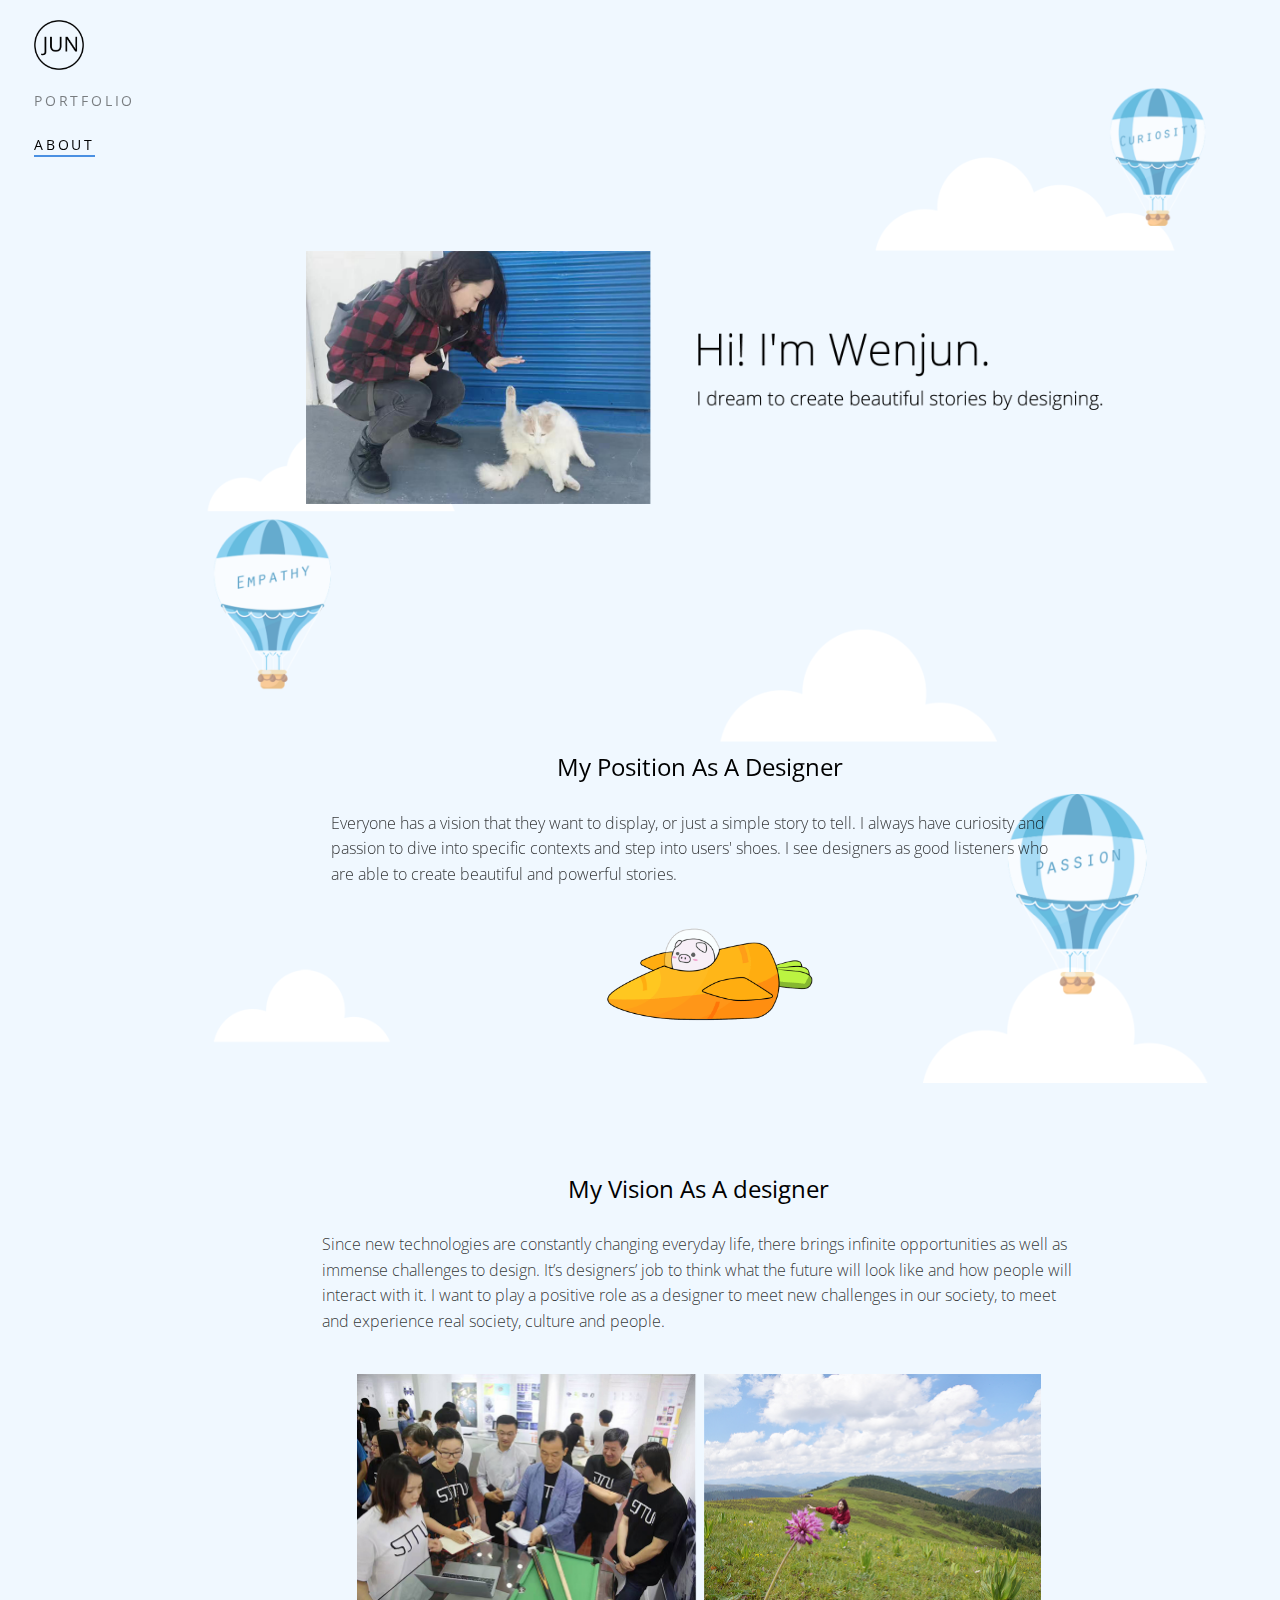
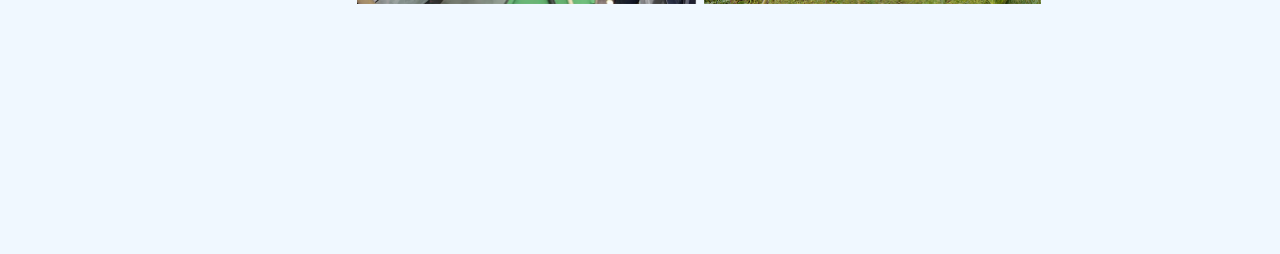
==== commit cc73e6fc: "yoyo" ====
--- a/about.html
+++ b/about.html
@@ -87,13 +87,12 @@
         <img src="images/me-6.png" class="img-responsive center-block scroll-1" data-stellar-ratio="0.7"></div>
         
    <div class="col-md-10 col-md-offset-1 mar-bot-25 mar-top-25"> 
-       <div class="col-md-7">
-       <p class="p-huge mar-bot-0">Hi! I'm Wenjun.</p>
-       <p class="p-big">I dream to create beautiful stories by designing.</p>
+
+           <img src="images/me-1.png" class="img-responsive center-block">
+      
     </div>
        
-       <div class="col-md-4">
-           <img src="images/me-1-hello2.gif" class="img-responsive center-block"></div>
+       
     </div>
                 
         
@@ -103,9 +102,12 @@
                 <h3>My Position As A Designer</h3>
                  <p>Everyone has a vision that they want to display, or just a simple story to tell. I always have curiosity and passion to dive into specific contexts and step into users' shoes. I see designers as good listeners who are able to create beautiful and powerful stories.  </p>
         </div>              
-        <div class="col-md-5 col-md-offset-3 mar-bot-8 pad-3">            
+        <!--<div class="col-md-4 col-md-push-2 mar-bot-8 pad-3">            
                     <img src="images/me-2.png" class="img-responsive center-block">
-         </div></div>
+         </div> -->
+                <div class="col-md-3 col-md-push-4 mar-top-2 mar-bot-8 ">
+           <img src="images/me-1-hello2.gif" class="img-responsive center-block"></div>
+    </div></div>
          
     <div class="col-md-12 mar-top-6"> 
     <div class="col-md-9 col-md-offset-1">
--- a/css/style.css
+++ b/css/style.css
@@ -292,7 +292,7 @@
   padding: 0;
   color: rgba(0, 0, 0);
   text-transform: uppercase;
-  font-size: 16px;
+  font-size: 14px;
   font-weight: 600;
   letter-spacing: .1em;
 }
@@ -568,7 +568,7 @@
 padding-right:6px;}
 
 
-.title{height:72px;}
+.title{height:64px;}
 
 .pad-2{
      padding: 0 50px 60px 50px;
